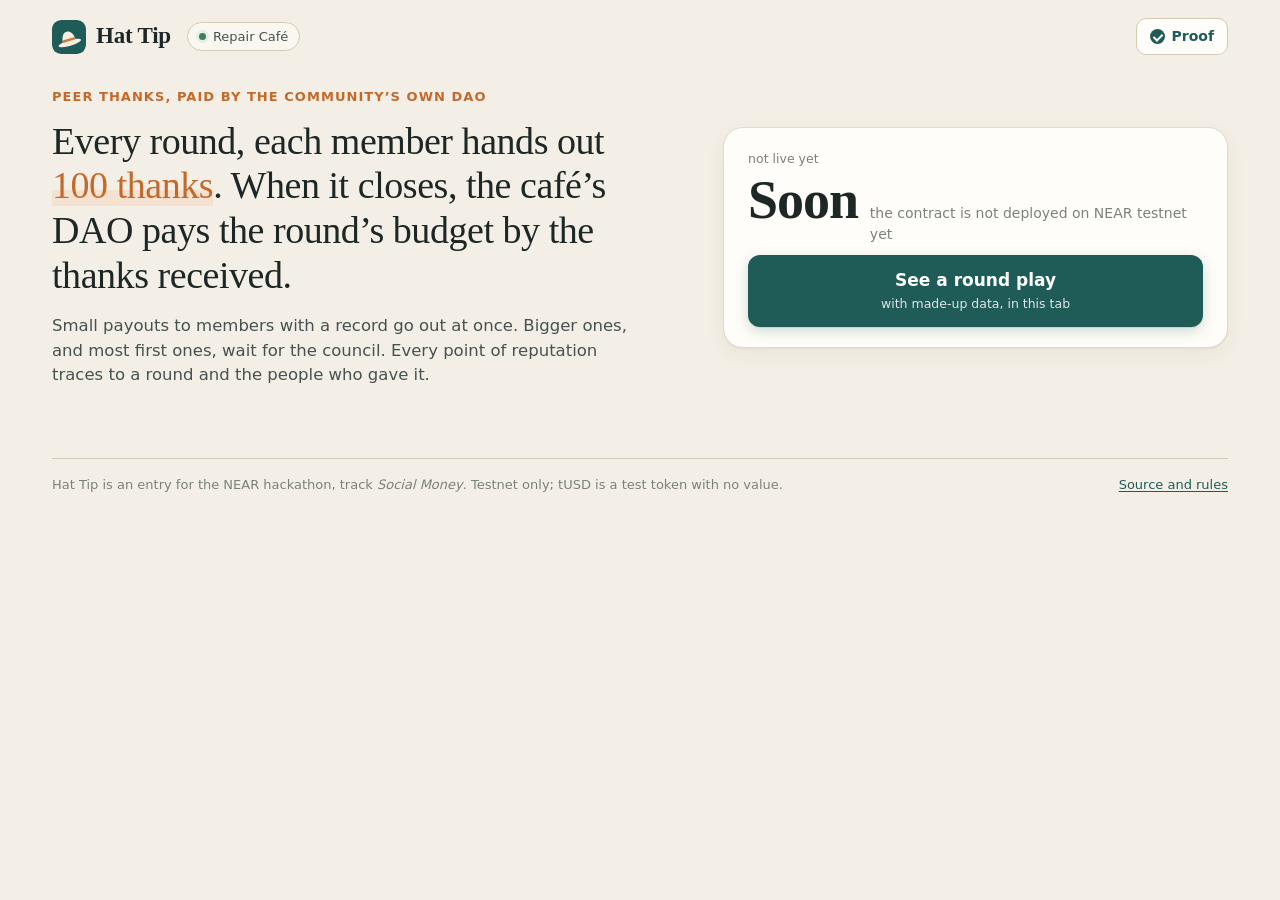
==== web/index.html @ 6e3483fd "Add the page: round board, giving as a guest, tiers, records, proof, mock" ====
<!DOCTYPE html>
<html lang="en">
<head>
<meta charset="utf-8">
<meta name="viewport" content="width=device-width, initial-scale=1, viewport-fit=cover">
<meta http-equiv="Content-Security-Policy" content="default-src 'self'; script-src 'self'; style-src 'self'; img-src 'self' data:; connect-src https://test.rpc.fastnear.com https://near-testnet.drpc.org; font-src 'self'; base-uri 'none'; form-action 'none'; object-src 'none'">
<title>Hat Tip · Repair Café</title>
<meta name="description" content="A community pays its helpers from its own Sputnik DAO by peer thanks. Every member hands out 100 thanks a round; small payouts to members with a record go out at once, larger ones wait for the council.">
<meta name="theme-color" content="#f4efe6">
<link rel="icon" href="favicon.svg" type="image/svg+xml">
<link rel="stylesheet" href="css/style.css">
</head>
<body>
<div id="mock-badge" class="mock-badge" hidden>Mock data · nothing on this page is on chain</div>

<header class="top">
  <a class="brand" href="./" aria-label="Hat Tip home">
    <img class="brand-mark" src="favicon.svg" alt="">
    <span class="brand-word">Hat Tip</span>
  </a>
  <span class="community"><span class="community-dot" aria-hidden="true"></span><span id="community">Repair Café</span></span>
  <nav class="top-nav" aria-label="Page">
    <a class="nav-link" href="#ledger">Ledger</a>
    <a class="nav-link" href="#rules">Rules</a>
    <button id="btn-proof" class="btn-quiet proof-btn" type="button"><span class="ico-check" aria-hidden="true"></span>Proof</button>
  </nav>
</header>

<main>
  <section class="hero" aria-labelledby="hero-title">
    <div class="hero-text">
      <p class="kicker">Peer thanks, paid by the community’s own DAO</p>
      <h1 id="hero-title">Every round, each member hands out <em>100&nbsp;thanks</em>. When it closes, the café’s DAO pays the round’s budget by the thanks received.</h1>
      <p class="lede" id="lede">Small payouts to members with a record go out at once. Bigger ones, and most first ones, wait for the council. Every point of reputation traces to a round and the people who gave it.</p>
    </div>

    <aside class="round-card" id="round-card" aria-labelledby="round-title">
      <div class="round-head">
        <h2 class="round-title" id="round-title">Round <b id="round-n">–</b></h2>
        <span class="round-state" id="round-state">reading NEAR testnet…</span>
      </div>
      <div class="countdown-row">
        <b class="countdown" id="countdown" aria-live="off">–:––</b>
        <span class="until" id="until">until the close</span>
      </div>
      <div class="progress" role="progressbar" aria-label="Time through the round" aria-valuemin="0" aria-valuemax="100" aria-valuenow="0" id="progress"><span class="progress-fill" id="progress-fill"></span></div>
      <dl class="facts">
        <div><dt>Budget</dt><dd id="budget">–</dd></div>
        <div><dt>The DAO holds</dt><dd id="dao-balance">–</dd></div>
        <div><dt>Thanks given</dt><dd id="given-so-far">–</dd></div>
        <div><dt>Guest seats</dt><dd id="seats">–</dd></div>
      </dl>
      <button id="btn-give" class="btn-primary give-btn" type="button" disabled>
        <span class="give-title" id="give-title">Give your 100 thanks</span>
        <span class="give-sub" id="give-sub">no wallet · your browser makes a key and takes a guest seat</span>
      </button>
      <div class="you" id="you" hidden>
        <div class="you-head"><span class="avatar av-you" aria-hidden="true">You</span><span><b id="you-name">Guest</b><span class="you-acct" id="you-acct"></span></span></div>
        <ul class="you-lines" id="you-lines"></ul>
      </div>
    </aside>
  </section>

  <section class="story" id="story" aria-live="polite" hidden></section>

  <section class="board" aria-labelledby="board-title">
    <div class="section-head">
      <h2 id="board-title">This round at the café</h2>
      <p class="sub" id="board-sub">What each member did, the thanks they got so far, and what they would be paid if the round closed now.</p>
    </div>
    <div class="cards" id="cards"></div>
    <div class="guests" id="guests" hidden>
      <h3 class="guests-title">Guests this round</h3>
      <div class="guest-list" id="guest-list"></div>
    </div>
  </section>

  <section class="payouts" id="payouts" aria-labelledby="payouts-title">
    <div class="section-head">
      <h2 id="payouts-title">Payouts of round <span id="pay-round">–</span></h2>
      <p class="sub">Each payout is a proposal in the café’s Sputnik DAO. The receiver’s record decides how many people must say yes.</p>
      <button class="btn-quiet replay-btn" id="btn-replay" type="button" hidden>Replay the close</button>
    </div>
    <div class="tiers">
      <div class="tier tier-1">
        <h3><span class="tier-num">1</span>Paid automatically</h3>
        <p class="tier-rule">Within the receiver’s auto limit: the contract’s own vote passes it.</p>
        <ol class="tier-list" id="tier-1"></ol>
      </div>
      <div class="tier tier-2">
        <h3><span class="tier-num">2</span>Needs one council vote</h3>
        <p class="tier-rule">Within the co-sign limit: any one council member can pass or veto it.</p>
        <ol class="tier-list" id="tier-2"></ol>
      </div>
      <div class="tier tier-3">
        <h3><span class="tier-num">3</span>Needs a council majority</h3>
        <p class="tier-rule" id="tier-3-rule">Larger, or a first payout: a council majority decides.</p>
        <ol class="tier-list" id="tier-3"></ol>
      </div>
    </div>
    <p class="carried" id="carried"></p>
  </section>

  <section class="ledger" id="ledger" aria-labelledby="ledger-title">
    <div class="section-head">
      <h2 id="ledger-title">Ledger of rounds</h2>
      <p class="sub">Every round as the contract keeps it. Open one to see who thanked whom and what counted.</p>
    </div>
    <div class="ledger-host" id="ledger-host"></div>
    <div class="ledger-foot"><button class="btn-quiet" id="btn-older" type="button" hidden>Show older rounds</button><span class="muted" id="audit-line"></span></div>
  </section>

  <section class="rules" id="rules" aria-labelledby="rules-title">
    <div class="section-head">
      <h2 id="rules-title">How it works</h2>
      <p class="sub" id="rules-sub">Read from the contract’s <code>config()</code> and the DAO’s <code>get_policy</code>.</p>
    </div>
    <div class="rules-body" id="rules-body"><p class="muted">Reading the rules…</p></div>
  </section>

  <footer class="foot">
    <span>Hat Tip is an entry for the NEAR hackathon, track <i>Social Money</i>. Testnet only; tUSD is a test token with no value.</span>
    <span><a id="link-repo" href="https://github.com/replaycourt/hat-tip">Source and rules</a></span>
  </footer>
</main>

<div class="tray" id="tray" role="region" aria-label="Your thanks" hidden>
  <div class="tray-inner">
    <div class="tray-meter" aria-hidden="true"><span class="tray-fill" id="tray-fill"></span></div>
    <div class="tray-row">
      <span class="tray-count"><b id="tray-left">100</b> <span id="tray-left-word">thanks left</span></span>
      <label class="tray-note-label" for="tray-note">Your note</label>
      <input id="tray-note" class="tray-note" type="text" maxlength="80" autocomplete="off" placeholder="What did you help with? (optional)">
      <button id="tray-send" class="btn-primary" type="button">Send my thanks</button>
      <button id="tray-cancel" class="btn-quiet" type="button">Cancel</button>
    </div>
    <p class="tray-hint" id="tray-hint">Tap <b>+10</b> on the people whose work you value.</p>
  </div>
</div>

<div id="toast" class="toast" role="status" hidden></div>

<div id="drawer-backdrop" class="drawer-backdrop" hidden></div>
<aside id="drawer" class="drawer" role="dialog" aria-modal="true" aria-labelledby="drawer-title" hidden>
  <div class="drawer-head"><h2 id="drawer-title">Proof</h2><button class="close" id="drawer-close" type="button" aria-label="Close">×</button></div>
  <div class="drawer-body" id="drawer-body"></div>
</aside>

<script type="module" src="js/main.js"></script>
</body>
</html>
---- web/css/style.css ----
/* Hat Tip: warm paper, ink, a copper thread for thanks, three quiet colours for the three tiers.
   No web fonts, no inline styles (the CSP blocks them). */

:root {
  --paper: #f4efe6;
  --paper-2: #ebe3d4;
  --card: #fffdf9;
  --ink: #1d2826;
  --ink-2: #45524f;
  --muted: #7b817b;
  --line: #e3dac9;
  --line-2: #d4c9b4;
  --teal: #1f5c58;
  --teal-2: #2a7570;
  --teal-soft: #dcebe8;
  --copper: #c4692c;
  --copper-soft: #f5e1cf;
  --t1: #3f7f57;
  --t1-soft: #e2efe5;
  --t2: #a87c12;
  --t2-soft: #f6ecd0;
  --t3: #94445a;
  --t3-soft: #f4e1e6;
  --bot: #575c84;
  --bot-soft: #e9e9f3;
  --bad: #a6402f;
  --good: #3f7f57;
  --serif: 'Iowan Old Style', 'Palatino Linotype', Palatino, 'Book Antiqua', Georgia, serif;
  --sans: system-ui, -apple-system, 'Segoe UI', Roboto, 'Helvetica Neue', Arial, sans-serif;
  --mono: ui-monospace, SFMono-Regular, Menlo, Consolas, monospace;
  --r: 14px;
  --shadow: 0 1px 2px rgba(60, 45, 20, 0.06), 0 6px 20px rgba(60, 45, 20, 0.06);
  --wrap: 1240px;
}

* {
  box-sizing: border-box;
}
html {
  -webkit-text-size-adjust: 100%;
}
body {
  margin: 0;
  background: var(--paper);
  color: var(--ink);
  font: 15px/1.5 var(--sans);
  -webkit-font-smoothing: antialiased;
}
body.giving {
  padding-bottom: 150px;
}
a {
  color: var(--teal);
  text-underline-offset: 2px;
}
code {
  font-family: var(--mono);
  font-size: 0.86em;
  overflow-wrap: anywhere;
}
button {
  font: inherit;
  color: inherit;
  cursor: pointer;
}
button:disabled {
  cursor: default;
}
:focus-visible {
  outline: 2px solid var(--teal-2);
  outline-offset: 2px;
}
.muted {
  color: var(--muted);
}
.fine {
  font-size: 13px;
}
.good {
  color: var(--good);
}
.bad {
  color: var(--bad);
}
[hidden] {
  display: none !important;
}

.mock-badge {
  position: sticky;
  top: 0;
  z-index: 40;
  background: repeating-linear-gradient(-45deg, #fbe7c6, #fbe7c6 10px, #f7ddb2 10px, #f7ddb2 20px);
  color: #6b4a12;
  text-align: center;
  font-size: 12.5px;
  font-weight: 600;
  padding: 4px 8px;
  letter-spacing: 0.02em;
}

/* ---- header ---- */
.top {
  max-width: var(--wrap);
  margin: 0 auto;
  padding: 18px 32px 6px;
  display: flex;
  align-items: center;
  gap: 16px;
}
.brand {
  display: flex;
  align-items: center;
  gap: 10px;
  text-decoration: none;
  color: var(--ink);
}
.brand-mark {
  width: 34px;
  height: 34px;
  border-radius: 9px;
}
.brand-word {
  font-family: var(--serif);
  font-size: 23px;
  font-weight: 700;
  letter-spacing: -0.01em;
}
.community {
  display: inline-flex;
  align-items: center;
  gap: 7px;
  padding: 4px 11px;
  border: 1px solid var(--line-2);
  border-radius: 99px;
  font-size: 13px;
  color: var(--ink-2);
  background: rgba(255, 253, 249, 0.6);
}
.community-dot {
  width: 7px;
  height: 7px;
  border-radius: 50%;
  background: var(--t1);
  box-shadow: 0 0 0 3px var(--t1-soft);
}
.top-nav {
  margin-left: auto;
  display: flex;
  align-items: center;
  gap: 6px;
}
.nav-link {
  padding: 7px 11px;
  border-radius: 9px;
  text-decoration: none;
  color: var(--ink-2);
  font-size: 14px;
}
.nav-link:hover {
  background: var(--paper-2);
}
.btn-quiet {
  border: 1px solid var(--line-2);
  background: var(--card);
  border-radius: 10px;
  padding: 7px 13px;
  font-size: 14px;
  color: var(--ink-2);
}
.btn-quiet:hover {
  border-color: var(--teal-2);
  color: var(--teal);
}
.proof-btn {
  display: inline-flex;
  align-items: center;
  gap: 7px;
  font-weight: 600;
  color: var(--teal);
}
.ico-check {
  width: 15px;
  height: 15px;
  border-radius: 50%;
  background: var(--teal);
  position: relative;
}
.ico-check::after {
  content: '';
  position: absolute;
  left: 5px;
  top: 3px;
  width: 4px;
  height: 7px;
  border: solid #fff;
  border-width: 0 2px 2px 0;
  transform: rotate(45deg);
}

main {
  max-width: var(--wrap);
  margin: 0 auto;
  padding: 0 32px 40px;
}

/* ---- hero ---- */
.hero {
  display: grid;
  grid-template-columns: minmax(0, 1.25fr) minmax(360px, 1fr);
  gap: 40px;
  align-items: center;
  padding: 26px 0 30px;
}
.kicker {
  margin: 0 0 12px;
  color: var(--copper);
  font-size: 13px;
  font-weight: 650;
  letter-spacing: 0.08em;
  text-transform: uppercase;
}
.hero h1 {
  font-family: var(--serif);
  font-weight: 500;
  font-size: 38px;
  line-height: 1.18;
  letter-spacing: -0.012em;
  margin: 0 0 16px;
  max-width: 21em;
}
.hero h1 em {
  font-style: normal;
  color: var(--copper);
  background: linear-gradient(transparent 62%, var(--copper-soft) 62%);
}
.lede {
  margin: 0;
  color: var(--ink-2);
  font-size: 16.5px;
  max-width: 36em;
}

.round-card {
  background: var(--card);
  border: 1px solid var(--line);
  border-radius: 20px;
  box-shadow: var(--shadow);
  padding: 22px 24px 20px;
}
.round-head {
  display: flex;
  align-items: baseline;
  justify-content: space-between;
  gap: 10px;
}
.round-title {
  margin: 0;
  font-size: 15px;
  font-weight: 600;
  color: var(--ink-2);
}
.round-title b {
  color: var(--ink);
}
.round-state {
  font-size: 12.5px;
  color: var(--muted);
}
.countdown-row {
  display: flex;
  align-items: baseline;
  gap: 12px;
  margin: 4px 0 10px;
}
.countdown {
  font-family: var(--serif);
  font-size: 54px;
  line-height: 1;
  font-weight: 600;
  font-variant-numeric: tabular-nums;
  letter-spacing: -0.02em;
}
.until {
  color: var(--muted);
  font-size: 14px;
}
.progress {
  height: 6px;
  border-radius: 6px;
  background: var(--paper-2);
  overflow: hidden;
}
.progress-fill {
  display: block;
  height: 100%;
  width: 0;
  border-radius: 6px;
  background: linear-gradient(90deg, var(--teal-2), var(--teal));
}
body.closing .progress-fill {
  background: var(--copper);
  animation: breathe 1.4s ease-in-out infinite;
}
.facts {
  display: grid;
  grid-template-columns: 1fr 1fr;
  gap: 10px 18px;
  margin: 16px 0 18px;
}
.facts div {
  min-width: 0;
}
.facts dt {
  font-size: 12px;
  color: var(--muted);
}
.facts dd {
  margin: 1px 0 0;
  font-weight: 650;
  font-variant-numeric: tabular-nums;
  white-space: nowrap;
}
.btn-primary {
  border: 0;
  border-radius: 12px;
  background: var(--teal);
  color: #fff;
  font-weight: 650;
  padding: 11px 18px;
  box-shadow: 0 1px 0 rgba(0, 0, 0, 0.08), 0 4px 14px rgba(31, 92, 88, 0.22);
  transition: background 0.15s, transform 0.08s;
}
.btn-primary:hover:not(:disabled) {
  background: var(--teal-2);
}
.btn-primary:active:not(:disabled) {
  transform: translateY(1px);
}
.btn-primary:disabled {
  opacity: 0.5;
}
.give-btn {
  width: 100%;
  display: flex;
  flex-direction: column;
  align-items: center;
  gap: 2px;
  padding: 13px 18px;
}
.give-title {
  font-size: 17px;
}
.give-sub {
  font-size: 12.5px;
  font-weight: 450;
  opacity: 0.85;
}
.give-btn.done {
  background: var(--card);
  color: var(--teal);
  border: 1.5px solid var(--teal);
  box-shadow: none;
}

.you {
  margin-top: 14px;
  padding-top: 14px;
  border-top: 1px dashed var(--line-2);
}
.you-head {
  display: flex;
  align-items: center;
  gap: 10px;
  font-size: 14px;
}
.you-acct {
  color: var(--muted);
  font-family: var(--mono);
  font-size: 12px;
}
.you-lines {
  margin: 8px 0 0;
  padding: 0 0 0 18px;
  font-size: 13.5px;
  color: var(--ink-2);
}
.you-lines li {
  margin: 3px 0;
}

/* ---- section heads ---- */
.section-head {
  display: flex;
  align-items: baseline;
  flex-wrap: wrap;
  gap: 4px 16px;
  margin: 34px 0 14px;
}
.section-head h2 {
  margin: 0;
  font-family: var(--serif);
  font-size: 26px;
  font-weight: 600;
  letter-spacing: -0.01em;
}
.section-head .sub {
  margin: 0;
  color: var(--muted);
  font-size: 14px;
  flex: 1 1 300px;
}
.replay-btn {
  margin-left: auto;
}

/* ---- avatars, chips, pills ---- */
.avatar {
  flex: none;
  width: 36px;
  height: 36px;
  border-radius: 50%;
  display: inline-grid;
  place-items: center;
  color: #fff;
  font-weight: 700;
  font-size: 15px;
  font-family: var(--serif);
}
.avatar.lg {
  width: 52px;
  height: 52px;
  font-size: 22px;
}
.av-0 {
  background: #c4692c;
}
.av-1 {
  background: #3f7f57;
}
.av-2 {
  background: #3d6a8a;
}
.av-3 {
  background: #94445a;
}
.av-4 {
  background: #a87c12;
}
.av-5 {
  background: #575c84;
}
.av-6 {
  background: #2a7570;
}
.av-7 {
  background: #85664a;
}
.av-you {
  width: auto;
  padding: 0 9px;
  height: 26px;
  border-radius: 99px;
  font-size: 12px;
  font-family: var(--sans);
  background: var(--copper);
}
.chip {
  display: inline-flex;
  align-items: center;
  gap: 5px;
  font-size: 11.5px;
  line-height: 1;
  padding: 4px 8px 4px 6px;
  border-radius: 99px;
  white-space: nowrap;
}
.chip.bot {
  background: var(--bot-soft);
  color: var(--bot);
  font-weight: 600;
}
.chip-pair,
.chip-free_rider {
  background: #f3e6d8;
  color: #8a4d1c;
}
.bot-ico {
  width: 11px;
  height: 9px;
  border-radius: 3px;
  border: 1.6px solid currentColor;
  position: relative;
}
.bot-ico::before {
  content: '';
  position: absolute;
  left: 2px;
  top: 1.5px;
  width: 2px;
  height: 2px;
  background: currentColor;
  box-shadow: 3px 0 0 currentColor;
  border-radius: 50%;
}
.bot-mark {
  display: inline-flex;
  align-items: center;
  justify-content: center;
  margin-left: 6px;
  width: 18px;
  height: 16px;
  border-radius: 5px;
  background: var(--bot-soft);
  color: var(--bot);
  vertical-align: 1px;
}
.bot-mark .bot-ico {
  width: 10px;
  height: 8px;
  border-width: 1.4px;
}
.pill {
  display: inline-block;
  font-size: 11.5px;
  font-weight: 650;
  padding: 3px 8px;
  border-radius: 99px;
  white-space: nowrap;
  vertical-align: 1px;
}
.pill.t1 {
  background: var(--t1-soft);
  color: var(--t1);
}
.pill.t2 {
  background: var(--t2-soft);
  color: var(--t2);
}
.pill.t3 {
  background: var(--t3-soft);
  color: var(--t3);
}
.pill.carry {
  background: var(--paper-2);
  color: var(--muted);
}

/* ---- member cards ---- */
.cards {
  display: grid;
  grid-template-columns: repeat(auto-fill, minmax(268px, 1fr));
  gap: 14px;
}
.card {
  background: var(--card);
  border: 1px solid var(--line);
  border-radius: var(--r);
  box-shadow: var(--shadow);
}
.member {
  padding: 15px 16px 14px;
  display: flex;
  flex-direction: column;
  gap: 9px;
  transition: border-color 0.2s, box-shadow 0.2s;
}
.member.quiet .m-recv .m-bar,
.member.quiet .m-preview {
  display: none;
}
.member.giving {
  border-color: var(--line-2);
}
.member.mine {
  border-color: var(--copper);
  box-shadow: 0 0 0 1px var(--copper-soft), var(--shadow);
}
.m-head {
  display: flex;
  align-items: center;
  gap: 11px;
}
.m-who {
  display: flex;
  flex-direction: column;
  align-items: flex-start;
  gap: 4px;
  min-width: 0;
}
.m-name {
  font-size: 16px;
}
.m-note {
  margin: 0;
  font-family: var(--serif);
  font-size: 16px;
  line-height: 1.35;
  color: var(--ink);
  min-height: 2.7em;
}
.m-note.empty {
  font-family: var(--sans);
  font-size: 13.5px;
  color: var(--muted);
}
.m-recv-line {
  font-size: 13.5px;
  color: var(--ink-2);
}
.m-given {
  font-weight: 600;
  color: var(--ink);
}
.m-counted {
  color: var(--muted);
}
.m-bar {
  position: relative;
  margin-top: 6px;
  height: 6px;
  border-radius: 6px;
  background: var(--paper-2);
  overflow: hidden;
}
.m-bar-fill {
  position: absolute;
  inset: 0 auto 0 0;
  width: 0;
  border-radius: 6px;
  background: #d9b48f;
  transition: width 0.3s ease;
}
.m-bar-mine {
  position: absolute;
  top: 0;
  bottom: 0;
  width: 0;
  background: var(--copper);
  transition: width 0.3s ease, left 0.3s ease;
}
.m-preview {
  display: flex;
  align-items: center;
  justify-content: space-between;
  gap: 8px;
  min-height: 24px;
}
.m-amount {
  font-weight: 650;
  font-variant-numeric: tabular-nums;
}
.m-preview.none .m-amount {
  color: var(--muted);
  font-weight: 450;
  font-size: 13.5px;
}
.m-why {
  margin: -2px 0 0;
  font-size: 12.5px;
  line-height: 1.4;
  color: #8a4d1c;
  border-left: 2px solid #e2b48e;
  padding: 1px 0 1px 9px;
}
.m-why.why-idle {
  color: var(--muted);
  border-left-color: var(--line-2);
}
.m-give {
  display: grid;
  grid-template-columns: 36px 1fr 30px 52px;
  align-items: center;
  gap: 8px;
  padding: 8px 0 2px;
  border-top: 1px dashed var(--line);
}
.chip-btn {
  height: 34px;
  border-radius: 10px;
  border: 1px solid var(--line-2);
  background: var(--card);
  font-weight: 700;
}
.chip-btn.plus {
  background: var(--copper);
  border-color: var(--copper);
  color: #fff;
}
.chip-btn.plus:hover {
  background: #b25d24;
}
.chip-btn.minus:hover {
  border-color: var(--copper);
  color: var(--copper);
}
.m-mine {
  text-align: center;
  font-weight: 700;
  font-variant-numeric: tabular-nums;
  color: var(--copper);
}
.m-range {
  width: 100%;
  accent-color: var(--copper);
}
.m-record {
  margin-left: auto;
  align-self: flex-start;
  flex: none;
  border: 1px solid var(--line);
  background: var(--card);
  border-radius: 99px;
  padding: 2px 9px;
  font-size: 12px;
  color: var(--teal);
  white-space: nowrap;
}
.m-record:hover {
  border-color: var(--teal);
}

.guests {
  margin-top: 16px;
}
.guests-title {
  margin: 0 0 8px;
  font-size: 13px;
  font-weight: 600;
  color: var(--muted);
  text-transform: uppercase;
  letter-spacing: 0.06em;
}
.guest-list {
  display: grid;
  grid-template-columns: repeat(auto-fill, minmax(268px, 1fr));
  gap: 10px;
}
.guest {
  display: flex;
  align-items: flex-start;
  gap: 10px;
  padding: 10px 12px;
  border: 1px dashed var(--line-2);
  border-radius: 12px;
  font-size: 13.5px;
  background: rgba(255, 253, 249, 0.6);
}
.g-body {
  flex: 1;
  min-width: 0;
}
.g-top {
  display: flex;
  align-items: center;
  justify-content: space-between;
  gap: 8px;
}
.guest .avatar {
  width: 28px;
  height: 28px;
  font-size: 13px;
}
.guest.me {
  border-style: solid;
  border-color: var(--copper);
  background: var(--card);
}
.g-note {
  margin: 2px 0 0;
  font-family: var(--serif);
}
.g-pay {
  white-space: nowrap;
  font-weight: 650;
}

/* ---- the close story ---- */
.story {
  margin: 30px 0 -10px;
}
.story-inner {
  display: flex;
  align-items: stretch;
  gap: 8px;
  background: var(--ink);
  color: #efe9dd;
  border-radius: 18px;
  padding: 16px;
}
.story-step {
  flex: 1 1 0;
  display: flex;
  flex-direction: column;
  gap: 3px;
  padding: 10px 12px;
  border-radius: 12px;
  opacity: 0.28;
  transform: translateY(4px);
  transition: opacity 0.5s, transform 0.5s, background 0.5s;
  font-size: 13px;
}
.story-step b {
  font-size: 14px;
  color: #fff;
}
.story-step.on {
  opacity: 1;
  transform: none;
}
.story-step.now {
  background: rgba(255, 255, 255, 0.08);
}
.story-num {
  width: 22px;
  height: 22px;
  border-radius: 50%;
  display: grid;
  place-items: center;
  font-size: 12px;
  font-weight: 700;
  background: var(--copper);
  color: #fff;
}
.story-arrow {
  align-self: center;
  width: 10px;
  height: 10px;
  border: solid rgba(239, 233, 221, 0.35);
  border-width: 2px 2px 0 0;
  transform: rotate(45deg);
  flex: none;
}

/* ---- payouts in three tiers ---- */
.tiers {
  display: grid;
  grid-template-columns: repeat(3, minmax(0, 1fr));
  gap: 14px;
}
.tier {
  background: var(--card);
  border: 1px solid var(--line);
  border-radius: var(--r);
  box-shadow: var(--shadow);
  padding: 14px 14px 10px;
  border-top: 4px solid var(--t1);
}
.tier-2 {
  border-top-color: var(--t2);
}
.tier-3 {
  border-top-color: var(--t3);
}
.tier h3 {
  margin: 0;
  display: flex;
  align-items: center;
  gap: 9px;
  font-size: 16px;
}
.tier-num {
  width: 24px;
  height: 24px;
  border-radius: 50%;
  display: grid;
  place-items: center;
  font-size: 12.5px;
  color: #fff;
  background: var(--t1);
}
.tier-2 .tier-num {
  background: var(--t2);
}
.tier-3 .tier-num {
  background: var(--t3);
}
.tier-rule {
  margin: 5px 0 10px;
  color: var(--muted);
  font-size: 13px;
  min-height: 2.6em;
}
.tier-list {
  list-style: none;
  margin: 0;
  padding: 0;
  display: flex;
  flex-direction: column;
  gap: 7px;
}
.tier-empty {
  color: var(--muted);
  font-size: 13.5px;
  padding: 10px 2px;
}
.payout {
  display: flex;
  align-items: center;
  gap: 10px;
  padding: 9px 10px;
  border-radius: 11px;
  background: var(--paper);
  border: 1px solid transparent;
  animation: rise 0.45s ease both;
}
.payout .avatar {
  width: 30px;
  height: 30px;
  font-size: 13px;
}
.payout.mine {
  border-color: var(--copper);
  background: #fbf1e7;
}
.payout.fresh {
  animation: flash 1.6s ease;
}
.p-main {
  flex: 1;
  min-width: 0;
}
.p-top {
  display: flex;
  align-items: baseline;
  justify-content: space-between;
  gap: 8px;
}
.p-name {
  border: 0;
  background: none;
  padding: 0;
  font-weight: 650;
  text-align: left;
}
.p-name:hover {
  color: var(--teal);
  text-decoration: underline;
}
.p-amt {
  font-variant-numeric: tabular-nums;
  white-space: nowrap;
}
.p-stage {
  display: flex;
  align-items: center;
  gap: 6px;
  font-size: 12.5px;
  color: var(--ink-2);
  margin-top: 1px;
}
.p-dot {
  flex: none;
  width: 8px;
  height: 8px;
  border-radius: 50%;
  background: var(--t2);
  animation: breathe 1.6s ease-in-out infinite;
}
.payout.paid .p-dot {
  background: var(--t1);
  animation: none;
}
.payout.struck .p-dot {
  background: var(--bad);
  animation: none;
}
.payout.struck .p-amt {
  text-decoration: line-through;
  color: var(--muted);
}
.payout.lapsed .p-dot {
  background: var(--muted);
  animation: none;
}
.p-prop {
  flex: none;
  border: 1px solid var(--line-2);
  background: var(--card);
  border-radius: 8px;
  padding: 3px 7px;
  font-family: var(--mono);
  font-size: 12px;
  color: var(--teal);
}
.p-prop:hover {
  border-color: var(--teal);
}
.carried {
  margin: 10px 2px 0;
  color: var(--muted);
  font-size: 13.5px;
}

/* ---- ledger ---- */
.ledger-list {
  list-style: none;
  margin: 0;
  padding: 0;
  background: var(--card);
  border: 1px solid var(--line);
  border-radius: var(--r);
  box-shadow: var(--shadow);
  overflow: hidden;
}
.ledger-row + .ledger-row {
  border-top: 1px solid var(--line);
}
.lr-head {
  width: 100%;
  display: grid;
  grid-template-columns: 110px minmax(0, 1fr) 120px 120px;
  align-items: center;
  gap: 12px;
  padding: 11px 16px;
  border: 0;
  background: none;
  text-align: left;
  font-size: 14px;
}
.lr-head:hover:not(:disabled) {
  background: var(--paper);
}
.lr-n {
  font-weight: 650;
}
.lr-givers {
  color: var(--ink-2);
}
.ledger-row.empty .lr-givers {
  color: var(--muted);
}
.lr-paid {
  text-align: right;
  font-variant-numeric: tabular-nums;
  font-weight: 600;
}
.lr-tiers {
  display: flex;
  gap: 4px;
  justify-content: flex-end;
}
.lt {
  min-width: 26px;
  text-align: center;
  padding: 2px 6px;
  border-radius: 7px;
  font-size: 12px;
  font-weight: 650;
}
.lt.t1 {
  background: var(--t1-soft);
  color: var(--t1);
}
.lt.t2 {
  background: var(--t2-soft);
  color: var(--t2);
}
.lt.t3 {
  background: var(--t3-soft);
  color: var(--t3);
}
.lr-detail {
  padding: 4px 16px 14px;
  background: var(--paper);
  overflow-x: auto;
}
.gifts {
  width: 100%;
  border-collapse: collapse;
  font-size: 13.5px;
}
.gifts th {
  text-align: left;
  font-weight: 600;
  color: var(--muted);
  font-size: 12px;
  padding: 8px 6px;
  border-bottom: 1px solid var(--line-2);
}
.gifts td {
  padding: 7px 6px;
  border-bottom: 1px solid var(--line);
  vertical-align: top;
}
.gifts .num {
  text-align: right;
  white-space: nowrap;
  font-variant-numeric: tabular-nums;
}
.gv {
  display: inline-block;
  margin: 1px 4px 1px 0;
  padding: 1px 7px;
  border-radius: 6px;
  background: var(--card);
  border: 1px solid var(--line);
  font-size: 12.5px;
  white-space: nowrap;
}
.lnk {
  border: 0;
  background: none;
  padding: 0;
  color: var(--teal);
  font-weight: 600;
}
.ledger-foot {
  display: flex;
  align-items: center;
  gap: 14px;
  margin-top: 10px;
  font-size: 13px;
}

/* ---- rules ---- */
.rules-body {
  background: var(--card);
  border: 1px solid var(--line);
  border-radius: var(--r);
  box-shadow: var(--shadow);
  padding: 8px 22px 18px;
}
.how-list {
  margin: 10px 0;
  padding-left: 20px;
}
.how-list li {
  margin: 8px 0;
  max-width: 62em;
}
.rules-h {
  font-family: var(--serif);
  font-size: 19px;
  margin: 20px 0 8px;
}
.table-wrap {
  overflow-x: auto;
}
.tier-table {
  width: 100%;
  border-collapse: collapse;
  font-size: 14px;
}
.tier-table th {
  text-align: left;
  font-size: 12px;
  color: var(--muted);
  font-weight: 600;
  padding: 8px;
  border-bottom: 1px solid var(--line-2);
}
.tier-table td {
  padding: 10px 8px;
  border-bottom: 1px solid var(--line);
  vertical-align: top;
}
.params summary {
  cursor: pointer;
  color: var(--teal);
  margin-top: 12px;
  font-size: 14px;
}
.param-list {
  display: grid;
  grid-template-columns: repeat(auto-fill, minmax(250px, 1fr));
  gap: 4px 18px;
  margin: 10px 0 0;
  font-size: 13px;
}
.param-list div {
  display: flex;
  justify-content: space-between;
  gap: 10px;
  border-bottom: 1px dotted var(--line);
  padding: 3px 0;
}
.param-list dd {
  margin: 0;
  font-variant-numeric: tabular-nums;
  overflow-wrap: anywhere;
  text-align: right;
}

.foot {
  margin-top: 40px;
  padding-top: 16px;
  border-top: 1px solid var(--line-2);
  display: flex;
  flex-wrap: wrap;
  justify-content: space-between;
  gap: 8px 24px;
  color: var(--muted);
  font-size: 13px;
}

/* ---- the giving tray ---- */
.tray {
  position: fixed;
  left: 0;
  right: 0;
  bottom: 0;
  z-index: 30;
  padding: 0 16px calc(12px + env(safe-area-inset-bottom));
  pointer-events: none;
}
.tray-inner {
  pointer-events: auto;
  max-width: 980px;
  margin: 0 auto;
  background: var(--ink);
  color: #f2ece1;
  border-radius: 18px;
  padding: 12px 16px 10px;
  box-shadow: 0 10px 40px rgba(29, 40, 38, 0.35);
}
.tray-meter {
  height: 6px;
  border-radius: 6px;
  background: rgba(255, 255, 255, 0.14);
  overflow: hidden;
}
.tray-fill {
  display: block;
  height: 100%;
  width: 0;
  background: var(--copper);
  border-radius: 6px;
  transition: width 0.25s ease;
}
.tray-row {
  display: flex;
  align-items: center;
  gap: 10px;
  margin-top: 10px;
}
.tray-count {
  white-space: nowrap;
  font-size: 14px;
  min-width: 128px;
}
.tray-count b {
  font-family: var(--serif);
  font-size: 26px;
  font-variant-numeric: tabular-nums;
  color: #fff;
}
.tray-note-label {
  position: absolute;
  width: 1px;
  height: 1px;
  overflow: hidden;
  clip: rect(0 0 0 0);
}
.tray-note {
  flex: 1;
  min-width: 0;
  border: 1px solid rgba(255, 255, 255, 0.22);
  background: rgba(255, 255, 255, 0.07);
  color: #fff;
  border-radius: 10px;
  padding: 9px 11px;
  font: inherit;
  font-size: 14px;
}
.tray-note::placeholder {
  color: rgba(242, 236, 225, 0.55);
}
.tray .btn-primary {
  background: var(--copper);
  box-shadow: none;
  white-space: nowrap;
}
.tray .btn-primary:hover:not(:disabled) {
  background: #d87a3c;
}
.tray .btn-quiet {
  background: transparent;
  color: #f2ece1;
  border-color: rgba(255, 255, 255, 0.25);
}
.tray-hint {
  margin: 7px 0 0;
  font-size: 12.5px;
  color: rgba(242, 236, 225, 0.7);
}
.tray-hint.warn {
  color: #ffd2a8;
}

/* ---- toast ---- */
.toast {
  position: fixed;
  left: 50%;
  top: 18px;
  transform: translateX(-50%);
  z-index: 60;
  max-width: min(92vw, 520px);
  background: var(--ink);
  color: #fff;
  padding: 10px 16px;
  border-radius: 12px;
  font-size: 14px;
  box-shadow: 0 8px 30px rgba(0, 0, 0, 0.25);
}
.toast.ok {
  background: var(--teal);
}
.toast.warn {
  background: #8a3f22;
}

/* ---- drawer ---- */
.drawer-backdrop {
  position: fixed;
  inset: 0;
  z-index: 49;
  background: rgba(29, 40, 38, 0.35);
}
.drawer {
  position: fixed;
  top: 0;
  right: 0;
  bottom: 0;
  z-index: 50;
  width: min(540px, 100vw);
  background: var(--card);
  box-shadow: -10px 0 40px rgba(29, 40, 38, 0.2);
  display: flex;
  flex-direction: column;
  animation: slidein 0.22s ease;
}
.drawer-head {
  display: flex;
  align-items: center;
  justify-content: space-between;
  padding: 16px 20px 10px;
  border-bottom: 1px solid var(--line);
}
.drawer-head h2 {
  margin: 0;
  font-family: var(--serif);
  font-size: 22px;
}
.close {
  border: 0;
  background: var(--paper);
  width: 34px;
  height: 34px;
  border-radius: 50%;
  font-size: 20px;
  line-height: 1;
}
.drawer-body {
  overflow-y: auto;
  padding: 6px 20px 30px;
  font-size: 14px;
}
.drawer-body h3 {
  font-size: 13px;
  text-transform: uppercase;
  letter-spacing: 0.06em;
  color: var(--muted);
  margin: 22px 0 8px;
}
.mock-note {
  background: #fbe7c6;
  color: #6b4a12;
  padding: 8px 12px;
  border-radius: 10px;
  font-size: 13px;
}
.proof-list,
.checks,
.tx-list,
.votes {
  list-style: none;
  margin: 0;
  padding: 0;
}
.proof-list li {
  display: grid;
  grid-template-columns: 110px minmax(0, 1fr);
  gap: 10px;
  padding: 6px 0;
  border-bottom: 1px solid var(--line);
}
.proof-list li > span:first-child {
  color: var(--muted);
}
.checks li {
  display: flex;
  gap: 9px;
  padding: 6px 0;
  border-bottom: 1px solid var(--line);
  align-items: flex-start;
}
.mark {
  flex: none;
  margin-top: 3px;
  width: 15px;
  height: 15px;
  border-radius: 50%;
  position: relative;
  background: var(--line-2);
}
.checks .ok .mark {
  background: var(--good);
}
.checks .ok .mark::after {
  content: '';
  position: absolute;
  left: 5px;
  top: 2.5px;
  width: 4px;
  height: 7px;
  border: solid #fff;
  border-width: 0 2px 2px 0;
  transform: rotate(45deg);
}
.checks .no .mark {
  background: var(--bad);
}
.checks .no .mark::after {
  content: '!';
  position: absolute;
  inset: 0;
  color: #fff;
  font-size: 11px;
  font-weight: 800;
  text-align: center;
  line-height: 15px;
}
.tx-list li {
  display: flex;
  align-items: center;
  gap: 10px;
  padding: 5px 0;
  border-bottom: 1px solid var(--line);
}
.tx-list .kind {
  min-width: 60px;
  font-weight: 600;
}
.tx-list .gas {
  margin-left: auto;
  color: var(--muted);
  font-size: 12.5px;
}
.votes li {
  display: flex;
  justify-content: space-between;
  padding: 6px 0;
  border-bottom: 1px solid var(--line);
}
.prop-desc {
  background: var(--paper);
  border-radius: 10px;
  padding: 10px 12px;
}
.raw summary {
  cursor: pointer;
  color: var(--teal);
  margin-top: 16px;
}
.raw pre {
  background: var(--paper);
  border-radius: 10px;
  padding: 10px;
  font-size: 11.5px;
  overflow-x: auto;
  max-height: 340px;
}

.rec-head {
  display: flex;
  align-items: center;
  gap: 14px;
  margin: 12px 0 6px;
}
.rec-head > div {
  display: flex;
  flex-direction: column;
  align-items: flex-start;
  gap: 4px;
}
.rec-name {
  font-size: 19px;
}
.rec-facts {
  display: grid;
  grid-template-columns: repeat(4, minmax(0, 1fr));
  gap: 8px;
  margin: 14px 0 8px;
}
.rec-facts div {
  background: var(--paper);
  border-radius: 10px;
  padding: 8px 10px;
}
.rec-facts dt {
  font-size: 11.5px;
  color: var(--muted);
}
.rec-facts dd {
  margin: 2px 0 0;
  font-weight: 650;
  font-variant-numeric: tabular-nums;
  overflow-wrap: anywhere;
}
.spark {
  width: 100%;
  height: auto;
  display: block;
}
.spark-area {
  fill: var(--copper-soft);
}
.spark-line {
  fill: none;
  stroke: var(--copper);
  stroke-width: 2.2;
  stroke-linejoin: round;
}
.spark-dot {
  fill: var(--copper);
}
.spark-axis {
  display: flex;
  justify-content: space-between;
  color: var(--muted);
  font-size: 11.5px;
}
.rec-rounds,
.rec-payouts {
  list-style: none;
  margin: 0;
  padding: 0;
}
.rec-rounds li {
  padding: 8px 0;
  border-bottom: 1px solid var(--line);
}
.rr-head {
  display: flex;
  justify-content: space-between;
  font-size: 13.5px;
}
.rr-head span {
  color: var(--t1);
  font-weight: 650;
}
.rr-from {
  margin-top: 4px;
}
.rec-payouts li {
  display: flex;
  align-items: center;
  flex-wrap: wrap;
  gap: 6px 10px;
  padding: 8px 0;
  border-bottom: 1px solid var(--line);
  font-size: 13.5px;
}
.rp-stage {
  color: var(--ink-2);
  font-size: 12.5px;
  flex: 1 1 140px;
}
.rec-payouts .struck b {
  text-decoration: line-through;
  color: var(--muted);
}

/* ---- not live, offline ---- */
body.cold .board,
body.cold .payouts,
body.cold .ledger,
body.cold .rules,
body.cold .facts,
body.cold .progress,
body.cold .round-title,
body.cold .nav-link {
  display: none;
}

/* ---- motion ---- */
@keyframes breathe {
  50% {
    opacity: 0.45;
  }
}
@keyframes rise {
  from {
    opacity: 0;
    transform: translateY(6px);
  }
}
@keyframes flash {
  0% {
    background: var(--copper-soft);
  }
  100% {
    background: var(--paper);
  }
}
@keyframes slidein {
  from {
    transform: translateX(30px);
    opacity: 0;
  }
}
@media (prefers-reduced-motion: reduce) {
  *,
  *::before,
  *::after {
    animation: none !important;
    transition: none !important;
  }
}

/* ---- tablet and phone ---- */
@media (max-width: 1020px) {
  .hero {
    grid-template-columns: 1fr;
    gap: 22px;
  }
  .tiers {
    grid-template-columns: 1fr;
  }
  .tier-rule {
    min-height: 0;
  }
}
@media (max-width: 640px) {
  body {
    font-size: 14.5px;
  }
  body.giving {
    padding-bottom: 190px;
  }
  .top {
    padding: 12px 16px 2px;
    gap: 10px;
    flex-wrap: wrap;
  }
  .brand-mark {
    width: 30px;
    height: 30px;
  }
  .brand-word {
    font-size: 20px;
  }
  .community {
    order: 3;
    font-size: 12px;
    padding: 3px 9px;
  }
  .top-nav {
    gap: 2px;
  }
  .nav-link {
    padding: 6px 7px;
    font-size: 13.5px;
  }
  .proof-btn {
    padding: 6px 10px;
  }
  main {
    padding: 0 14px 30px;
  }
  .hero {
    padding: 12px 0 16px;
    gap: 16px;
  }
  .kicker {
    font-size: 11.5px;
    margin-bottom: 8px;
  }
  .hero h1 {
    font-size: 23px;
    margin-bottom: 8px;
  }
  .lede {
    font-size: 14.5px;
  }
  .round-card {
    padding: 16px 16px 16px;
    border-radius: 16px;
  }
  .countdown {
    font-size: 44px;
  }
  .facts {
    margin: 12px 0 14px;
  }
  .section-head {
    margin: 26px 0 10px;
  }
  .section-head h2 {
    font-size: 22px;
  }
  .cards {
    grid-template-columns: 1fr;
    gap: 10px;
  }
  .member {
    padding: 12px 13px 12px;
    gap: 6px;
  }
  .m-head .avatar {
    width: 32px;
    height: 32px;
    font-size: 14px;
  }
  .m-who {
    flex-direction: row;
    flex-wrap: wrap;
    align-items: center;
    gap: 3px 8px;
  }
  .m-note {
    min-height: 0;
    font-size: 15px;
  }
  .m-give {
    grid-template-columns: 44px 1fr 30px 58px;
  }
  .chip-btn {
    height: 40px;
  }
  .nav-link[href='#ledger'] {
    display: none;
  }
  .payout {
    padding: 8px 9px;
  }
  .tier {
    padding: 12px 12px 8px;
  }
  .story-inner {
    flex-direction: column;
    padding: 10px;
    gap: 2px;
  }
  .story-step {
    flex-direction: row;
    flex-wrap: wrap;
    align-items: center;
    gap: 2px 8px;
    padding: 6px 8px;
  }
  .story-step span:last-child {
    flex-basis: 100%;
    padding-left: 30px;
  }
  .story-arrow {
    display: none;
  }
  .lr-head {
    grid-template-columns: 1fr auto;
    gap: 2px 10px;
    padding: 10px 12px;
  }
  .lr-givers {
    grid-column: 1 / -1;
    grid-row: 2;
    font-size: 13px;
  }
  .lr-paid {
    display: none;
  }
  .rules-body {
    padding: 6px 14px 14px;
  }
  .tray {
    padding: 0 8px calc(8px + env(safe-area-inset-bottom));
  }
  .tray-inner {
    padding: 10px 12px 8px;
    border-radius: 16px;
  }
  .tray-row {
    flex-wrap: wrap;
    gap: 8px;
  }
  .tray-count {
    min-width: 0;
    flex: 1;
  }
  .tray-note {
    order: 4;
    flex-basis: 100%;
  }
  .tray-hint {
    display: none;
  }
  .rec-facts {
    grid-template-columns: repeat(2, minmax(0, 1fr));
  }
  .drawer {
    top: auto;
    max-height: 88vh;
    border-radius: 18px 18px 0 0;
    width: 100vw;
  }
  .proof-list li {
    grid-template-columns: 1fr;
    gap: 2px;
  }
}
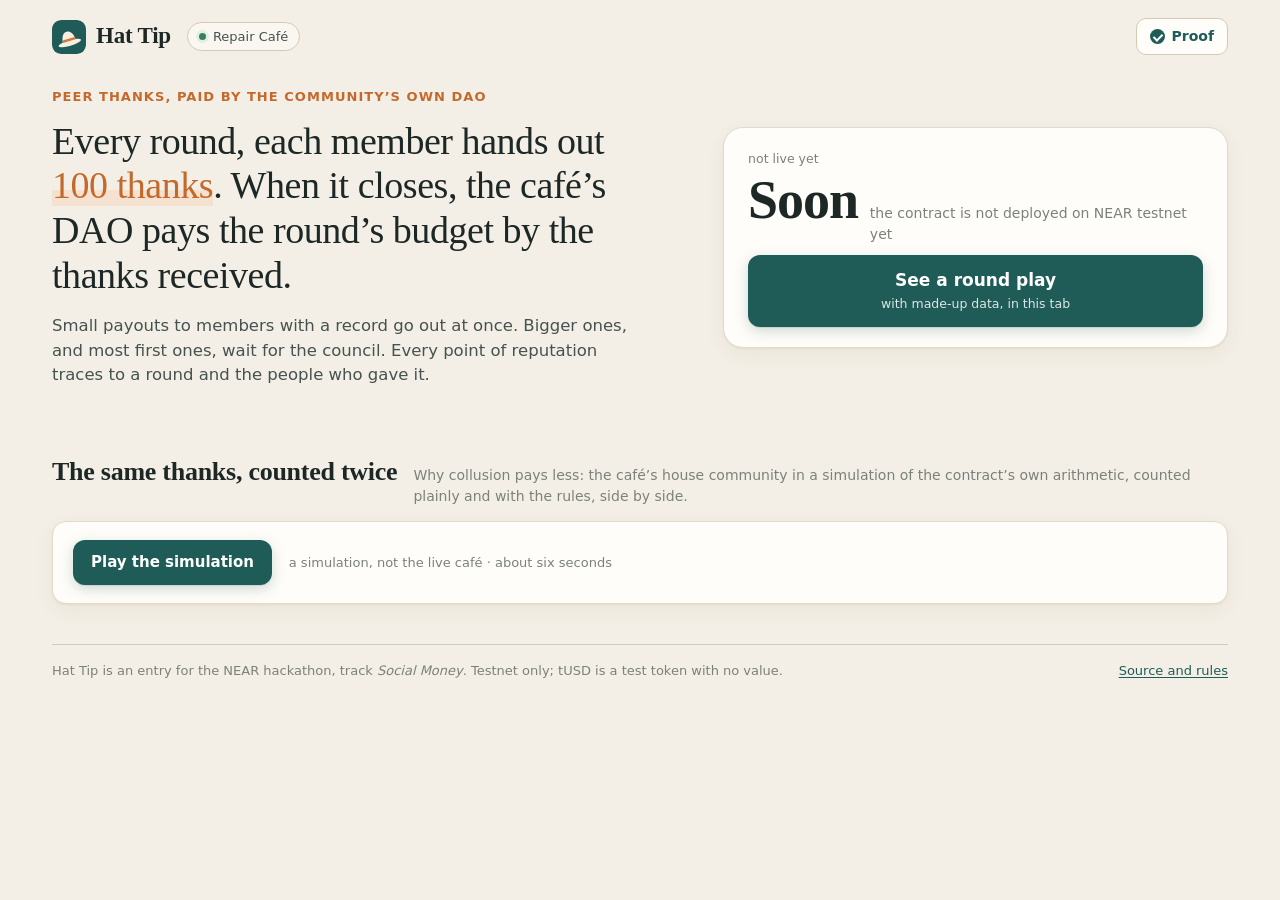
==== commit ac7bbb98: "Page: the same thanks counted twice, a replay of the simulation" ====
--- a/web/index.html
+++ b/web/index.html
@@ -101,6 +101,17 @@
     <p class="carried" id="carried"></p>
   </section>
 
+  <section class="replay" id="replay" aria-labelledby="replay-title">
+    <div class="section-head">
+      <h2 id="replay-title">The same thanks, counted twice</h2>
+      <p class="sub">Why collusion pays less: the café’s house community in a simulation of the contract’s own arithmetic, counted plainly and with the rules, side by side.</p>
+    </div>
+    <div class="replay-host" id="replay-host">
+      <button class="btn-primary replay-open" id="btn-replay-open" type="button">Play the simulation</button>
+      <span class="muted replay-open-sub">a simulation, not the live café · about six seconds</span>
+    </div>
+  </section>
+
   <section class="ledger" id="ledger" aria-labelledby="ledger-title">
     <div class="section-head">
       <h2 id="ledger-title">Ledger of rounds</h2>
--- a/web/css/style.css
+++ b/web/css/style.css
@@ -770,6 +770,11 @@
   margin: 2px 0 0;
   font-family: var(--serif);
 }
+.g-why {
+  margin: 4px 0 0;
+  font-size: 12.5px;
+  color: #8a4d1c;
+}
 .g-pay {
   white-space: nowrap;
   font-weight: 650;
@@ -943,7 +948,7 @@
 }
 .p-stage {
   display: flex;
-  align-items: center;
+  align-items: flex-start;
   gap: 6px;
   font-size: 12.5px;
   color: var(--ink-2);
@@ -951,6 +956,7 @@
 }
 .p-dot {
   flex: none;
+  margin-top: 5px;
   width: 8px;
   height: 8px;
   border-radius: 50%;
@@ -990,6 +996,265 @@
   margin: 10px 2px 0;
   color: var(--muted);
   font-size: 13.5px;
+}
+
+/* ---- the second replay: the same thanks, counted twice ---- */
+:root {
+  --rp-plain: #c4692c;
+  --rp-rules: #008c7f;
+}
+.replay-host {
+  background: var(--card);
+  border: 1px solid var(--line);
+  border-radius: var(--r);
+  box-shadow: var(--shadow);
+  padding: 18px 20px;
+}
+.replay-open-sub {
+  margin-left: 12px;
+  font-size: 13px;
+}
+.rp-note {
+  margin: 0 0 12px;
+  padding: 8px 12px;
+  border-radius: 10px;
+  background: #fbe7c6;
+  color: #6b4a12;
+  font-size: 13px;
+}
+.rp-controls {
+  display: flex;
+  align-items: center;
+  gap: 12px;
+  margin-bottom: 14px;
+}
+.rp-play {
+  min-width: 92px;
+  white-space: nowrap;
+  font-weight: 600;
+  color: var(--teal);
+}
+.rp-range {
+  flex: 1;
+  max-width: 420px;
+  accent-color: var(--teal);
+}
+.rp-round {
+  font-variant-numeric: tabular-nums;
+  font-weight: 600;
+  min-width: 110px;
+}
+.rp-panels {
+  display: grid;
+  grid-template-columns: repeat(2, minmax(0, 1fr));
+  gap: 14px;
+}
+.rp-panel {
+  border: 1px solid var(--line);
+  border-radius: 12px;
+  padding: 12px 14px 8px;
+}
+.rp-panel-head {
+  display: flex;
+  align-items: center;
+  gap: 8px;
+}
+.rp-panel h3,
+.rp-bigger h3 {
+  margin: 0;
+  font-size: 16px;
+}
+.rp-swatch {
+  width: 12px;
+  height: 12px;
+  border-radius: 3px;
+  background: var(--rp-plain);
+}
+.rp-rules .rp-swatch {
+  background: var(--rp-rules);
+}
+.rp-panel-sub {
+  margin: 3px 0 10px;
+  font-size: 12.5px;
+  color: var(--muted);
+}
+.rp-panel .rp-panel-sub {
+  min-height: 2.9em; /* both panels' rows start on the same line */
+}
+.rp-rows {
+  list-style: none;
+  margin: 0;
+  padding: 0;
+}
+.rp-row {
+  display: grid;
+  grid-template-columns: 112px minmax(0, 1fr) 52px 46px;
+  align-items: center;
+  gap: 8px;
+  padding: 4px 0;
+  font-size: 13.5px;
+}
+.rp-who {
+  display: flex;
+  flex-direction: column;
+  line-height: 1.2;
+  min-width: 0;
+}
+.rp-name {
+  font-weight: 600;
+}
+.rp-kind {
+  font-size: 11px;
+  color: #8a4d1c;
+}
+.rp-row.kind-guests .rp-kind {
+  color: var(--muted);
+}
+.rp-track {
+  position: relative;
+  height: 12px;
+  border-radius: 0 4px 4px 0;
+  background: var(--paper);
+}
+.rp-bar {
+  position: absolute;
+  inset: 0 auto 0 0;
+  width: 0;
+  border-radius: 0 4px 4px 0;
+  background: var(--rp-plain);
+  transition: width 0.16s linear;
+}
+.rp-rules .rp-bar {
+  background: var(--rp-rules);
+}
+.rp-row.kind-honest .rp-bar,
+.rp-row.kind-guests .rp-bar {
+  opacity: 0.55;
+}
+.rp-tick {
+  position: absolute;
+  top: -3px;
+  bottom: -3px;
+  width: 2px;
+  margin-left: -1px;
+  border-radius: 1px;
+  background: var(--ink);
+  transition: left 0.16s linear;
+}
+.rp-val {
+  text-align: right;
+  font-variant-numeric: tabular-nums;
+}
+.rp-ex {
+  text-align: right;
+  font-size: 12px;
+  font-variant-numeric: tabular-nums;
+  color: var(--muted);
+}
+.rp-ex.over {
+  color: #8a3f22;
+  font-weight: 650;
+}
+.rp-legend {
+  margin: 10px 0 6px;
+  font-size: 12.5px;
+  color: var(--muted);
+}
+.rp-sum {
+  margin: 8px 0 6px;
+  padding-left: 18px;
+  font-size: 14px;
+}
+.rp-sum li {
+  margin: 3px 0;
+}
+.rp-sum-pair,
+.rp-sum-free_rider {
+  font-weight: 600;
+}
+.rp-table summary {
+  cursor: pointer;
+  color: var(--teal);
+  font-size: 13.5px;
+  margin: 6px 0;
+}
+.rp-bigger {
+  margin-top: 18px;
+  padding-top: 14px;
+  border-top: 1px dashed var(--line-2);
+}
+.rp-dumbbell {
+  width: 100%;
+  max-width: 680px;
+  height: auto;
+  display: block;
+}
+.db-grid {
+  stroke: var(--line);
+  stroke-width: 1;
+}
+.db-zero {
+  stroke: var(--ink-2);
+  stroke-width: 1;
+}
+.db-tick,
+.db-axis {
+  fill: var(--muted);
+  font-size: 11px;
+}
+.db-label {
+  fill: var(--ink);
+  font-size: 13px;
+  font-weight: 600;
+}
+.db-link {
+  stroke: var(--line-2);
+  stroke-width: 2;
+  stroke-linecap: round;
+}
+.db-plain {
+  fill: var(--rp-plain);
+  stroke: var(--card);
+  stroke-width: 2;
+}
+.db-rules {
+  fill: var(--rp-rules);
+  stroke: var(--card);
+  stroke-width: 2;
+}
+.db-val {
+  fill: var(--ink-2);
+  font-size: 12px;
+}
+.db-val-rules {
+  fill: var(--ink);
+  font-weight: 650;
+}
+.rp-key {
+  display: flex;
+  gap: 16px;
+  margin: 6px 0 0;
+  font-size: 12.5px;
+  color: var(--ink-2);
+}
+.rp-key span::before {
+  content: '';
+  display: inline-block;
+  width: 10px;
+  height: 10px;
+  margin-right: 6px;
+  border-radius: 50%;
+  vertical-align: -1px;
+  background: var(--rp-plain);
+}
+.rp-key .rp-key-rules::before {
+  background: var(--rp-rules);
+}
+.rp-caveat {
+  margin: 12px 0 0;
+  font-size: 13px;
+  color: var(--ink-2);
+  max-width: 62em;
 }
 
 /* ---- ledger ---- */
@@ -1798,6 +2063,33 @@
   .rec-facts {
     grid-template-columns: repeat(2, minmax(0, 1fr));
   }
+  .rp-panels {
+    grid-template-columns: 1fr;
+  }
+  .rp-panel .rp-panel-sub {
+    min-height: 0;
+  }
+  .rp-row {
+    grid-template-columns: 92px minmax(0, 1fr) 44px 40px;
+    gap: 6px;
+    font-size: 13px;
+  }
+  .replay-host {
+    padding: 14px 12px;
+  }
+  .replay-open-sub {
+    display: block;
+    margin: 8px 0 0;
+  }
+  .rp-controls {
+    flex-wrap: wrap;
+    gap: 8px 12px;
+  }
+  .rp-range {
+    order: 3;
+    flex-basis: 100%;
+    max-width: none;
+  }
   .drawer {
     top: auto;
     max-height: 88vh;
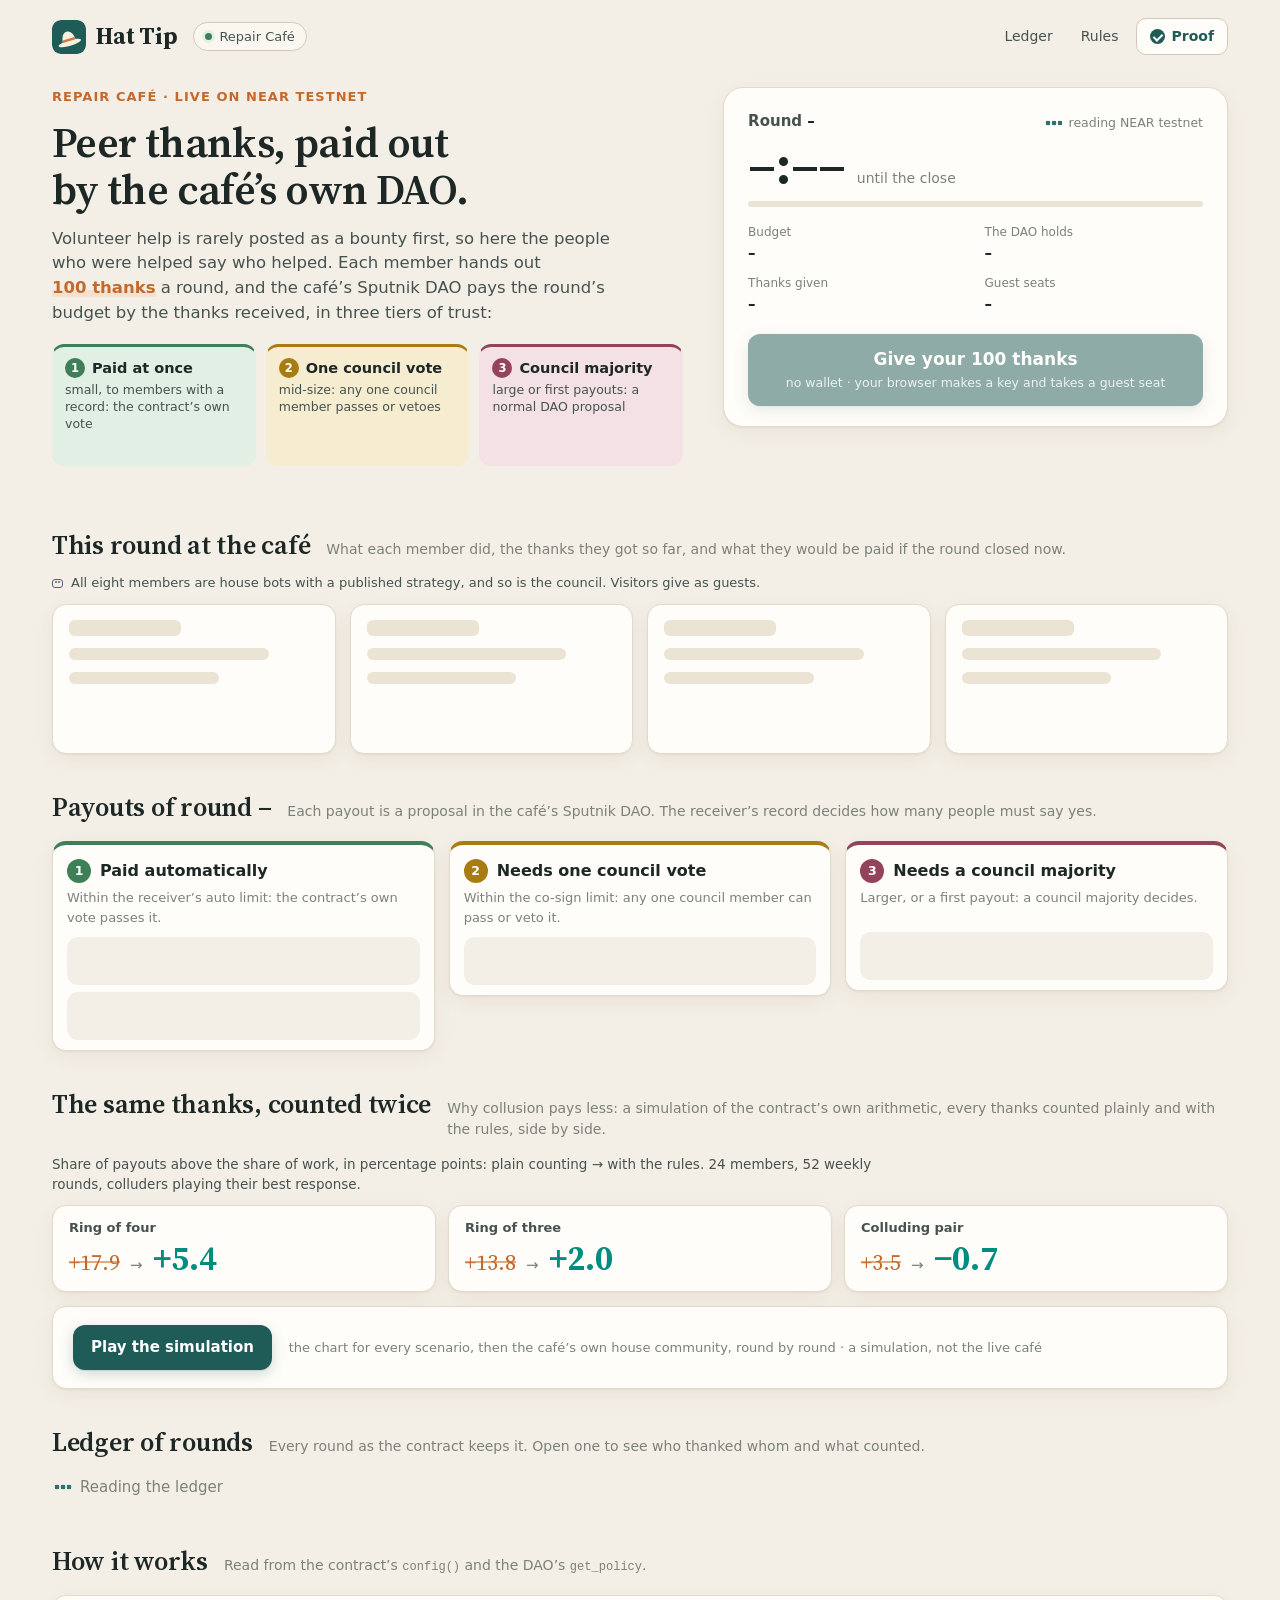
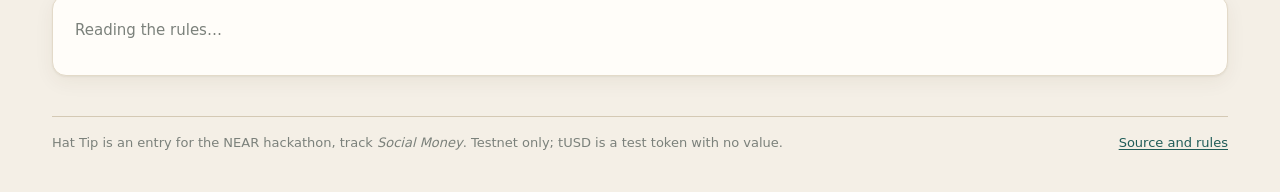
==== commit e1e8ba35: "Page: tiers in the hero, lasting close strip, demo roles, guest result The close plays in view and n" ====
--- a/web/index.html
+++ b/web/index.html
@@ -4,9 +4,23 @@
 <meta charset="utf-8">
 <meta name="viewport" content="width=device-width, initial-scale=1, viewport-fit=cover">
 <meta http-equiv="Content-Security-Policy" content="default-src 'self'; script-src 'self'; style-src 'self'; img-src 'self' data:; connect-src https://test.rpc.fastnear.com https://near-testnet.drpc.org; font-src 'self'; base-uri 'none'; form-action 'none'; object-src 'none'">
-<title>Hat Tip · Repair Café</title>
-<meta name="description" content="A community pays its helpers from its own Sputnik DAO by peer thanks. Every member hands out 100 thanks a round; small payouts to members with a record go out at once, larger ones wait for the council.">
+<title>Hat Tip: peer thanks your DAO pays out</title>
+<meta name="description" content="A community pays its helpers from its own Sputnik DAO by peer thanks. Every member hands out 100 thanks a round; small payouts to members with a record go out at once, larger ones wait for one council vote or a council majority. Live on NEAR testnet, no wallet needed.">
 <meta name="theme-color" content="#f4efe6">
+<meta property="og:type" content="website">
+<meta property="og:site_name" content="Hat Tip">
+<meta property="og:title" content="Hat Tip: peer thanks your DAO pays out">
+<meta property="og:description" content="Each member hands out 100 thanks a round; the community’s Sputnik DAO pays the budget by the thanks received, in three tiers of trust. Try it on NEAR testnet, no wallet.">
+<meta property="og:url" content="https://replaycourt.github.io/hat-tip/web/">
+<meta property="og:image" content="https://replaycourt.github.io/hat-tip/web/og.png">
+<meta property="og:image:width" content="1200">
+<meta property="og:image:height" content="630">
+<meta property="og:image:alt" content="Hat Tip: peer thanks your DAO pays out. Three payouts in the three tier colours: paid at once, one council vote, council majority.">
+<meta name="twitter:card" content="summary_large_image">
+<meta name="twitter:title" content="Hat Tip: peer thanks your DAO pays out">
+<meta name="twitter:description" content="Each member hands out 100 thanks a round; the community’s Sputnik DAO pays the budget by the thanks received, in three tiers of trust. Try it on NEAR testnet, no wallet.">
+<meta name="twitter:image" content="https://replaycourt.github.io/hat-tip/web/og.png">
+<link rel="preload" href="fonts/source-serif-4-latin.woff2" as="font" type="font/woff2" crossorigin>
 <link rel="icon" href="favicon.svg" type="image/svg+xml">
 <link rel="stylesheet" href="css/style.css">
 </head>
@@ -29,15 +43,21 @@
 <main>
   <section class="hero" aria-labelledby="hero-title">
     <div class="hero-text">
-      <p class="kicker">Peer thanks, paid by the community’s own DAO</p>
-      <h1 id="hero-title">Every round, each member hands out <em>100&nbsp;thanks</em>. When it closes, the café’s DAO pays the round’s budget by the thanks received.</h1>
-      <p class="lede" id="lede">Small payouts to members with a record go out at once. Bigger ones, and most first ones, wait for the council. Every point of reputation traces to a round and the people who gave it.</p>
-    </div>
+      <p class="kicker"><span id="kicker-community">Repair Café</span> · <span id="kicker-where">live on NEAR testnet</span></p>
+      <h1 id="hero-title">Peer thanks, paid out by the café’s own DAO.</h1>
+      <p class="lede" id="lede"><span class="lede-why">Volunteer help is rarely posted as a bounty first, so here the people who were helped say who helped. </span>Each member hands out <em>100&nbsp;thanks</em> a round, and the café’s Sputnik DAO pays the round’s budget by the thanks received, in three tiers of trust:</p>
+    </div>
+
+    <ol class="tiles" id="tiles" aria-label="The three tiers of trust">
+      <li><a class="tile t1" href="#payouts"><span class="tile-head"><span class="tile-num" aria-hidden="true">1</span><b>Paid at once</b></span><span class="tile-rule">small, to members with a record: the contract’s own vote</span><span class="tile-last" id="tile-1"></span></a></li>
+      <li><a class="tile t2" href="#payouts"><span class="tile-head"><span class="tile-num" aria-hidden="true">2</span><b>One council vote</b></span><span class="tile-rule">mid-size: any one council member passes or vetoes</span><span class="tile-last" id="tile-2"></span></a></li>
+      <li><a class="tile t3" href="#payouts"><span class="tile-head"><span class="tile-num" aria-hidden="true">3</span><b>Council majority</b></span><span class="tile-rule" id="tile-3-rule">large or first payouts: a normal DAO proposal</span><span class="tile-last" id="tile-3"></span></a></li>
+    </ol>
 
     <aside class="round-card" id="round-card" aria-labelledby="round-title">
       <div class="round-head">
         <h2 class="round-title" id="round-title">Round <b id="round-n">–</b></h2>
-        <span class="round-state" id="round-state">reading NEAR testnet…</span>
+        <span class="round-state" id="round-state"><span class="dots" aria-hidden="true"></span>reading NEAR testnet</span>
       </div>
       <div class="countdown-row">
         <b class="countdown" id="countdown" aria-live="off">–:––</b>
@@ -54,21 +74,37 @@
         <span class="give-title" id="give-title">Give your 100 thanks</span>
         <span class="give-sub" id="give-sub">no wallet · your browser makes a key and takes a guest seat</span>
       </button>
+      <p class="give-when" id="give-when" hidden></p>
       <div class="you" id="you" hidden>
         <div class="you-head"><span class="avatar av-you" aria-hidden="true">You</span><span><b id="you-name">Guest</b><span class="you-acct" id="you-acct"></span></span></div>
+        <div class="you-result" id="you-result" hidden></div>
         <ul class="you-lines" id="you-lines"></ul>
       </div>
     </aside>
   </section>
 
-  <section class="story" id="story" aria-live="polite" hidden></section>
+  <section class="story" id="story" aria-labelledby="story-title" hidden>
+    <div class="story-inner">
+      <div class="story-head">
+        <h2 class="story-title" id="story-title">How round <span id="story-round">–</span> became payouts</h2>
+        <button class="story-replay" id="btn-story-replay" type="button">Replay the close</button>
+      </div>
+      <div class="story-steps" id="story-steps" aria-live="polite"></div>
+    </div>
+  </section>
 
   <section class="board" aria-labelledby="board-title">
     <div class="section-head">
       <h2 id="board-title">This round at the café</h2>
       <p class="sub" id="board-sub">What each member did, the thanks they got so far, and what they would be paid if the round closed now.</p>
     </div>
-    <div class="cards" id="cards"></div>
+    <p class="board-note" id="board-note"><span class="bot-ico" aria-hidden="true"></span><span id="board-note-text">All eight members are house bots with a published strategy, and so is the council. Visitors give as guests.</span></p>
+    <div class="cards" id="cards">
+      <div class="card member skeleton" aria-hidden="true"><span></span><span></span><span></span></div>
+      <div class="card member skeleton" aria-hidden="true"><span></span><span></span><span></span></div>
+      <div class="card member skeleton" aria-hidden="true"><span></span><span></span><span></span></div>
+      <div class="card member skeleton" aria-hidden="true"><span></span><span></span><span></span></div>
+    </div>
     <div class="guests" id="guests" hidden>
       <h3 class="guests-title">Guests this round</h3>
       <div class="guest-list" id="guest-list"></div>
@@ -85,17 +121,17 @@
       <div class="tier tier-1">
         <h3><span class="tier-num">1</span>Paid automatically</h3>
         <p class="tier-rule">Within the receiver’s auto limit: the contract’s own vote passes it.</p>
-        <ol class="tier-list" id="tier-1"></ol>
+        <ol class="tier-list" id="tier-1"><li class="skeleton-line" aria-hidden="true"></li><li class="skeleton-line" aria-hidden="true"></li></ol>
       </div>
       <div class="tier tier-2">
         <h3><span class="tier-num">2</span>Needs one council vote</h3>
         <p class="tier-rule">Within the co-sign limit: any one council member can pass or veto it.</p>
-        <ol class="tier-list" id="tier-2"></ol>
+        <ol class="tier-list" id="tier-2"><li class="skeleton-line" aria-hidden="true"></li></ol>
       </div>
       <div class="tier tier-3">
         <h3><span class="tier-num">3</span>Needs a council majority</h3>
         <p class="tier-rule" id="tier-3-rule">Larger, or a first payout: a council majority decides.</p>
-        <ol class="tier-list" id="tier-3"></ol>
+        <ol class="tier-list" id="tier-3"><li class="skeleton-line" aria-hidden="true"></li></ol>
       </div>
     </div>
     <p class="carried" id="carried"></p>
@@ -104,11 +140,19 @@
   <section class="replay" id="replay" aria-labelledby="replay-title">
     <div class="section-head">
       <h2 id="replay-title">The same thanks, counted twice</h2>
-      <p class="sub">Why collusion pays less: the café’s house community in a simulation of the contract’s own arithmetic, counted plainly and with the rules, side by side.</p>
+      <p class="sub">Why collusion pays less: a simulation of the contract’s own arithmetic, every thanks counted plainly and with the rules, side by side.</p>
+    </div>
+    <div class="rp-result" id="rp-result">
+      <p class="rp-result-lead">Share of payouts above the share of work, in percentage points: plain counting → with the rules. 24 members, 52 weekly rounds, colluders playing their best response.</p>
+      <dl class="rp-figures">
+        <div data-scenario="Ring of four"><dt>Ring of four</dt><dd><span class="rp-from">+17.9</span><span class="rp-to-arrow" aria-label="becomes">→</span><b class="rp-to">+5.4</b></dd></div>
+        <div data-scenario="Ring of three"><dt>Ring of three</dt><dd><span class="rp-from">+13.8</span><span class="rp-to-arrow" aria-label="becomes">→</span><b class="rp-to">+2.0</b></dd></div>
+        <div data-scenario="Colluding pair"><dt>Colluding pair</dt><dd><span class="rp-from">+3.5</span><span class="rp-to-arrow" aria-label="becomes">→</span><b class="rp-to">−0.7</b></dd></div>
+      </dl>
     </div>
     <div class="replay-host" id="replay-host">
       <button class="btn-primary replay-open" id="btn-replay-open" type="button">Play the simulation</button>
-      <span class="muted replay-open-sub">a simulation, not the live café · about six seconds</span>
+      <span class="muted replay-open-sub">the chart for every scenario, then the café’s own house community, round by round · a simulation, not the live café</span>
     </div>
   </section>
 
@@ -117,8 +161,8 @@
       <h2 id="ledger-title">Ledger of rounds</h2>
       <p class="sub">Every round as the contract keeps it. Open one to see who thanked whom and what counted.</p>
     </div>
-    <div class="ledger-host" id="ledger-host"></div>
-    <div class="ledger-foot"><button class="btn-quiet" id="btn-older" type="button" hidden>Show older rounds</button><span class="muted" id="audit-line"></span></div>
+    <div class="ledger-host" id="ledger-host"><p class="muted loading-line"><span class="dots" aria-hidden="true"></span>Reading the ledger</p></div>
+    <div class="ledger-foot"><button class="btn-quiet older-btn" id="btn-older" type="button" hidden>Show older rounds</button><span class="muted" id="audit-line"></span></div>
   </section>
 
   <section class="rules" id="rules" aria-labelledby="rules-title">
--- a/web/css/style.css
+++ b/web/css/style.css
@@ -1,5 +1,13 @@
 /* Hat Tip: warm paper, ink, a copper thread for thanks, three quiet colours for the three tiers.
-   No web fonts, no inline styles (the CSP blocks them). */
+   One bundled serif (Source Serif 4, SIL OFL, web/fonts/), no inline styles (the CSP blocks them). */
+
+@font-face {
+  font-family: 'Source Serif 4';
+  src: url('../fonts/source-serif-4-latin.woff2') format('woff2');
+  font-weight: 400 700;
+  font-style: normal;
+  font-display: swap;
+}
 
 :root {
   --paper: #f4efe6;
@@ -25,7 +33,7 @@
   --bot-soft: #e9e9f3;
   --bad: #a6402f;
   --good: #3f7f57;
-  --serif: 'Iowan Old Style', 'Palatino Linotype', Palatino, 'Book Antiqua', Georgia, serif;
+  --serif: 'Source Serif 4', 'Iowan Old Style', 'Palatino Linotype', Palatino, Georgia, serif;
   --sans: system-ui, -apple-system, 'Segoe UI', Roboto, 'Helvetica Neue', Arial, sans-serif;
   --mono: ui-monospace, SFMono-Regular, Menlo, Consolas, monospace;
   --r: 14px;
@@ -41,6 +49,8 @@
 }
 body {
   margin: 0;
+  /* the page keeps the reader's place itself (ui.js keepView); no second correction by the browser */
+  overflow-anchor: none;
   background: var(--paper);
   color: var(--ink);
   font: 15px/1.5 var(--sans);
@@ -56,6 +66,12 @@
 code {
   font-family: var(--mono);
   font-size: 0.86em;
+  overflow-wrap: normal;
+}
+/* accounts and hashes may break anywhere; words in code (Transfer, FunctionCall) only at spaces */
+.drawer code,
+.param-list code,
+a code {
   overflow-wrap: anywhere;
 }
 button {
@@ -208,9 +224,17 @@
 .hero {
   display: grid;
   grid-template-columns: minmax(0, 1.25fr) minmax(360px, 1fr);
-  gap: 40px;
-  align-items: center;
-  padding: 26px 0 30px;
+  grid-template-areas: 'text card' 'tiles card';
+  grid-template-rows: auto 1fr;
+  gap: 18px 40px;
+  align-items: start;
+  padding: 26px 0 26px;
+}
+.hero-text {
+  grid-area: text;
+}
+.round-card {
+  grid-area: card;
 }
 .kicker {
   margin: 0 0 12px;
@@ -222,15 +246,17 @@
 }
 .hero h1 {
   font-family: var(--serif);
-  font-weight: 500;
-  font-size: 38px;
-  line-height: 1.18;
-  letter-spacing: -0.012em;
-  margin: 0 0 16px;
-  max-width: 21em;
-}
-.hero h1 em {
+  font-weight: 600;
+  font-size: 42px;
+  line-height: 1.12;
+  letter-spacing: -0.015em;
+  margin: 0 0 14px;
+  max-width: 14em;
+  text-wrap: balance;
+}
+.lede em {
   font-style: normal;
+  font-weight: 650;
   color: var(--copper);
   background: linear-gradient(transparent 62%, var(--copper-soft) 62%);
 }
@@ -238,7 +264,94 @@
   margin: 0;
   color: var(--ink-2);
   font-size: 16.5px;
-  max-width: 36em;
+  max-width: 35em;
+}
+
+/* the three tiers as tiles: the idea in three colours, with the last round's numbers */
+.tiles {
+  grid-area: tiles;
+  list-style: none;
+  margin: 0;
+  padding: 0;
+  display: grid;
+  grid-template-columns: repeat(3, minmax(0, 1fr));
+  gap: 10px;
+}
+.tile {
+  height: 100%;
+  display: flex;
+  flex-direction: column;
+  gap: 3px;
+  padding: 11px 12px 10px;
+  border-radius: 12px;
+  background: var(--t1-soft);
+  border: 1px solid transparent;
+  border-top: 3px solid var(--t1);
+  color: var(--ink);
+  text-decoration: none;
+  transition: border-color 0.15s, transform 0.15s;
+}
+.tile:hover {
+  border-color: var(--t1);
+  transform: translateY(-1px);
+}
+.tile.t2 {
+  background: var(--t2-soft);
+  border-top-color: var(--t2);
+}
+.tile.t2:hover {
+  border-color: var(--t2);
+}
+.tile.t3 {
+  background: var(--t3-soft);
+  border-top-color: var(--t3);
+}
+.tile.t3:hover {
+  border-color: var(--t3);
+}
+.tile-head {
+  display: flex;
+  align-items: center;
+  gap: 7px;
+  font-size: 14.5px;
+}
+.tile-num {
+  width: 20px;
+  height: 20px;
+  border-radius: 50%;
+  display: grid;
+  place-items: center;
+  font-size: 11.5px;
+  font-weight: 700;
+  color: #fff;
+  background: var(--t1);
+  flex: none;
+}
+.t2 .tile-num {
+  background: var(--t2);
+}
+.t3 .tile-num {
+  background: var(--t3);
+}
+.tile-rule {
+  font-size: 12.5px;
+  line-height: 1.35;
+  color: var(--ink-2);
+}
+.tile-last {
+  margin-top: auto;
+  padding-top: 4px;
+  font-size: 12.5px;
+  font-weight: 650;
+  font-variant-numeric: tabular-nums;
+  color: var(--t1);
+  min-height: 1.5em;
+}
+.t2 .tile-last {
+  color: var(--t2);
+}
+.t3 .tile-last {
+  color: var(--t3);
 }
 
 .round-card {
@@ -266,6 +379,20 @@
 .round-state {
   font-size: 12.5px;
   color: var(--muted);
+  display: inline-flex;
+  align-items: center;
+  gap: 6px;
+}
+/* a small loader while the first read is on its way */
+.dots {
+  display: inline-block;
+  width: 18px;
+  height: 6px;
+  background: radial-gradient(circle, var(--teal-2) 2.2px, transparent 2.6px) 0 0 / 6px 6px repeat-x;
+  animation: breathe 1.2s ease-in-out infinite;
+}
+body.live .round-state .dots {
+  display: none;
 }
 .countdown-row {
   display: flex;
@@ -362,6 +489,28 @@
   border: 1.5px solid var(--teal);
   box-shadow: none;
 }
+.give-when {
+  margin: 9px 2px 0;
+  font-size: 12.5px;
+  line-height: 1.4;
+  color: var(--ink-2);
+}
+.give-when::before {
+  content: '';
+  display: inline-block;
+  width: 7px;
+  height: 7px;
+  margin-right: 7px;
+  border-radius: 50%;
+  vertical-align: 1px;
+  background: var(--t1);
+}
+.give-when.when-mid::before {
+  background: var(--t2);
+}
+.give-when.when-late::before {
+  background: var(--copper);
+}
 
 .you {
   margin-top: 14px;
@@ -387,6 +536,51 @@
 }
 .you-lines li {
   margin: 3px 0;
+}
+/* the guest's own result after a close */
+.you-result {
+  margin-top: 10px;
+  padding: 10px 12px;
+  border-radius: 12px;
+  background: #fbf1e7;
+  border: 1px solid var(--copper-soft);
+  border-left: 3px solid var(--copper);
+  font-size: 13.5px;
+}
+.you-result p {
+  margin: 0;
+}
+.yr-title {
+  font-size: 11.5px;
+  font-weight: 700;
+  letter-spacing: 0.06em;
+  text-transform: uppercase;
+  color: var(--copper);
+}
+.yr-line {
+  margin-top: 2px !important;
+  color: var(--ink);
+}
+.yr-pay {
+  margin-top: 6px !important;
+  display: flex;
+  flex-wrap: wrap;
+  align-items: center;
+  gap: 4px 8px;
+  color: var(--ink-2);
+}
+.yr-pay b {
+  font-size: 16px;
+  color: var(--ink);
+  font-variant-numeric: tabular-nums;
+}
+.yr-pay .p-prop {
+  margin-left: auto;
+}
+.yr-hint {
+  margin-top: 4px !important;
+  color: var(--ink-2);
+  font-size: 12.5px;
 }
 
 /* ---- section heads ---- */
@@ -409,6 +603,22 @@
   color: var(--muted);
   font-size: 14px;
   flex: 1 1 300px;
+}
+.board-note {
+  display: flex;
+  align-items: baseline;
+  gap: 8px;
+  margin: -6px 0 12px;
+  font-size: 13px;
+  color: var(--ink-2);
+}
+.board-note .bot-ico {
+  flex: none;
+  color: var(--bot);
+  top: 1px;
+}
+.board-note.fresh {
+  color: var(--ink);
 }
 .replay-btn {
   margin-left: auto;
@@ -485,6 +695,15 @@
   background: #f3e6d8;
   color: #8a4d1c;
 }
+.chip {
+  max-width: 100%;
+  min-width: 0;
+}
+.chip-text {
+  min-width: 0;
+  overflow: hidden;
+  text-overflow: ellipsis;
+}
 .bot-ico {
   width: 11px;
   height: 9px;
@@ -577,7 +796,8 @@
   box-shadow: 0 0 0 1px var(--copper-soft), var(--shadow);
 }
 .m-head {
-  display: flex;
+  display: grid;
+  grid-template-columns: auto minmax(0, 1fr) auto;
   align-items: center;
   gap: 11px;
 }
@@ -587,6 +807,112 @@
   align-items: flex-start;
   gap: 4px;
   min-width: 0;
+}
+.m-who .bot-mark {
+  margin-left: 0;
+}
+/* a demo card: its label on a line of its own under the name, as wide as the card allows */
+.member.demo .m-head {
+  grid-template-areas: 'av name rep' 'av label label';
+  row-gap: 3px;
+}
+.member.demo .m-head .avatar {
+  grid-area: av;
+}
+.member.demo .m-who {
+  display: contents;
+}
+.member.demo .m-name {
+  grid-area: name;
+}
+.member.demo .m-who .chip {
+  grid-area: label;
+  justify-self: start;
+}
+.member.demo .m-record {
+  grid-area: rep;
+}
+.m-head .m-who:has(.bot-mark) {
+  flex-direction: row;
+  align-items: center;
+  gap: 7px;
+}
+/* what a demo card is there to show */
+.m-role {
+  margin: -2px 0 0;
+  padding: 6px 9px;
+  border-radius: 9px;
+  background: #f6ece2;
+  color: #6d3f18;
+  font-size: 12.5px;
+  line-height: 1.4;
+}
+.m-last {
+  margin: 0;
+  display: flex;
+  flex-wrap: wrap;
+  align-items: center;
+  gap: 2px 8px;
+  font-size: 13px;
+  color: var(--muted);
+  opacity: 0.85;
+}
+.m-last b {
+  color: var(--ink-2);
+  font-weight: 650;
+  font-variant-numeric: tabular-nums;
+}
+.ml-round {
+  font-size: 11.5px;
+  font-weight: 650;
+  letter-spacing: 0.04em;
+  text-transform: uppercase;
+}
+.ml-note {
+  flex-basis: 100%;
+  font-family: var(--serif);
+  font-size: 14px;
+}
+.member.empty-round .m-recv,
+.member.empty-round .m-preview {
+  display: none;
+}
+.member.empty-round .m-note.empty {
+  min-height: 0;
+  font-size: 12.5px;
+}
+.member.skeleton {
+  min-height: 150px;
+  gap: 12px;
+}
+.member.skeleton span {
+  display: block;
+  height: 12px;
+  border-radius: 6px;
+  background: var(--paper-2);
+  animation: breathe 1.4s ease-in-out infinite;
+}
+.member.skeleton span:first-child {
+  width: 45%;
+  height: 16px;
+}
+.member.skeleton span:nth-child(2) {
+  width: 80%;
+}
+.member.skeleton span:nth-child(3) {
+  width: 60%;
+}
+.skeleton-line {
+  height: 48px;
+  border-radius: 11px;
+  background: var(--paper);
+  animation: breathe 1.4s ease-in-out infinite;
+}
+.loading-line {
+  display: flex;
+  align-items: center;
+  gap: 8px;
+  margin: 6px 2px;
 }
 .m-name {
   font-size: 16px;
@@ -656,16 +982,34 @@
   font-size: 13.5px;
 }
 .m-why {
+  position: relative;
   margin: -2px 0 0;
   font-size: 12.5px;
   line-height: 1.4;
+  color: var(--ink-2);
+  padding: 1px 0 1px 19px;
+}
+/* a small "i": why counted differs from given, said quietly */
+.m-why::before {
+  content: 'i';
+  position: absolute;
+  left: 0;
+  top: 2.5px;
+  width: 12px;
+  height: 12px;
+  border-radius: 50%;
+  border: 1px solid var(--muted);
+  color: var(--muted);
+  font: italic 700 9px/11px var(--serif);
+  text-align: center;
+}
+/* copper only for the line about the visitor's own thanks */
+.m-why.why-mine {
   color: #8a4d1c;
-  border-left: 2px solid #e2b48e;
-  padding: 1px 0 1px 9px;
-}
-.m-why.why-idle {
-  color: var(--muted);
-  border-left-color: var(--line-2);
+}
+.m-why.why-mine::before {
+  border-color: #c4692c;
+  color: #c4692c;
 }
 .m-give {
   display: grid;
@@ -780,30 +1124,83 @@
   font-weight: 650;
 }
 
-/* ---- the close story ---- */
+/* ---- the close story: always under the hero, plays at every close ---- */
 .story {
-  margin: 30px 0 -10px;
+  margin: 8px 0 0;
 }
 .story-inner {
-  display: flex;
-  align-items: stretch;
-  gap: 8px;
   background: var(--ink);
   color: #efe9dd;
   border-radius: 18px;
-  padding: 16px;
+  padding: 12px 14px 14px;
+}
+.story-head {
+  display: flex;
+  align-items: center;
+  justify-content: space-between;
+  gap: 12px;
+  padding: 2px 4px 8px;
+}
+.story-title {
+  margin: 0;
+  font-size: 12px;
+  font-weight: 650;
+  letter-spacing: 0.08em;
+  text-transform: uppercase;
+  color: rgba(239, 233, 221, 0.72);
+}
+.story-replay {
+  flex: none;
+  border: 1px solid rgba(239, 233, 221, 0.35);
+  background: transparent;
+  color: #efe9dd;
+  border-radius: 99px;
+  padding: 4px 12px 4px 10px;
+  font-size: 12.5px;
+  font-weight: 600;
+  white-space: nowrap;
+}
+.story-replay::before {
+  content: '↻';
+  margin-right: 6px;
+}
+.story-replay:hover {
+  border-color: #fff;
+  color: #fff;
+}
+.story-list {
+  list-style: none;
+  margin: 0;
+  padding: 0;
+  display: grid;
+  grid-template-columns: repeat(4, minmax(0, 1fr)) minmax(0, 1.45fr);
+  gap: 8px;
+  counter-reset: none;
 }
 .story-step {
-  flex: 1 1 0;
+  position: relative;
   display: flex;
   flex-direction: column;
   gap: 3px;
-  padding: 10px 12px;
+  padding: 9px 11px;
   border-radius: 12px;
+  background: rgba(255, 255, 255, 0.04);
   opacity: 0.28;
   transform: translateY(4px);
   transition: opacity 0.5s, transform 0.5s, background 0.5s;
   font-size: 13px;
+  line-height: 1.4;
+}
+.story-step + .story-step::before {
+  content: '';
+  position: absolute;
+  left: -7px;
+  top: 21px;
+  width: 6px;
+  height: 6px;
+  border: solid rgba(239, 233, 221, 0.4);
+  border-width: 1.5px 1.5px 0 0;
+  transform: rotate(45deg);
 }
 .story-step b {
   font-size: 14px;
@@ -813,8 +1210,8 @@
   opacity: 1;
   transform: none;
 }
-.story-step.now {
-  background: rgba(255, 255, 255, 0.08);
+.story.playing .story-step.now {
+  background: rgba(255, 255, 255, 0.12);
 }
 .story-num {
   width: 22px;
@@ -827,14 +1224,23 @@
   background: var(--copper);
   color: #fff;
 }
-.story-arrow {
-  align-self: center;
-  width: 10px;
-  height: 10px;
-  border: solid rgba(239, 233, 221, 0.35);
-  border-width: 2px 2px 0 0;
-  transform: rotate(45deg);
-  flex: none;
+.story-chips {
+  display: flex;
+  flex-wrap: wrap;
+  gap: 4px;
+  margin: 2px 0 3px;
+}
+.story-chips .pill.zero {
+  opacity: 0.55;
+}
+.story-step .story-chips .pill b {
+  color: inherit;
+  font-size: inherit;
+  margin-left: 2px;
+}
+.story-state {
+  display: block;
+  color: rgba(239, 233, 221, 0.8);
 }
 
 /* ---- payouts in three tiers ---- */
@@ -842,6 +1248,7 @@
   display: grid;
   grid-template-columns: repeat(3, minmax(0, 1fr));
   gap: 14px;
+  align-items: start;
 }
 .tier {
   background: var(--card);
@@ -895,9 +1302,15 @@
   gap: 7px;
 }
 .tier-empty {
-  color: var(--muted);
+  color: var(--ink-2);
   font-size: 13.5px;
-  padding: 10px 2px;
+  padding: 8px 10px;
+  border-radius: 11px;
+  border: 1px dashed var(--line-2);
+}
+.tier-empty .muted {
+  display: block;
+  font-size: 12.5px;
 }
 .payout {
   display: flex;
@@ -948,15 +1361,47 @@
 }
 .p-stage {
   display: flex;
-  align-items: flex-start;
-  gap: 6px;
+  flex-wrap: wrap;
+  align-items: center;
+  gap: 3px 6px;
   font-size: 12.5px;
   color: var(--ink-2);
   margin-top: 1px;
 }
+/* the approvals as marks: who said yes, and what is still needed */
+.p-votes {
+  display: inline-flex;
+  flex-wrap: wrap;
+  gap: 4px;
+}
+.vm {
+  display: inline-flex;
+  align-items: center;
+  gap: 3px;
+  padding: 0 6px 0 4px;
+  border-radius: 99px;
+  font-size: 11.5px;
+  line-height: 18px;
+  white-space: nowrap;
+  background: var(--t1-soft);
+  color: var(--t1);
+  font-weight: 600;
+}
+.vm-mark {
+  font-weight: 800;
+}
+.vm.no {
+  background: #f6e0dc;
+  color: var(--bad);
+}
+.vm.open {
+  background: transparent;
+  color: var(--muted);
+  border: 1px dashed var(--line-2);
+  font-weight: 500;
+}
 .p-dot {
   flex: none;
-  margin-top: 5px;
   width: 8px;
   height: 8px;
   border-radius: 50%;
@@ -997,6 +1442,12 @@
   color: var(--muted);
   font-size: 13.5px;
 }
+.carried-me {
+  display: block;
+  margin-bottom: 3px;
+  color: #8a4d1c;
+  font-weight: 600;
+}
 
 /* ---- the second replay: the same thanks, counted twice ---- */
 :root {
@@ -1014,12 +1465,65 @@
   margin-left: 12px;
   font-size: 13px;
 }
+/* the simulation's result, before anything plays */
+.rp-result {
+  margin: 0 0 14px;
+}
+.rp-result-lead {
+  margin: 0 0 10px;
+  font-size: 13.5px;
+  color: var(--ink-2);
+  max-width: 62em;
+}
+.rp-figures {
+  display: grid;
+  grid-template-columns: repeat(3, minmax(0, 1fr));
+  gap: 12px;
+  margin: 0;
+}
+.rp-figures div {
+  background: var(--card);
+  border: 1px solid var(--line);
+  border-radius: var(--r);
+  box-shadow: var(--shadow);
+  padding: 12px 16px;
+}
+.rp-figures dt {
+  font-size: 13px;
+  font-weight: 650;
+  color: var(--ink-2);
+}
+.rp-figures dd {
+  margin: 4px 0 0;
+  display: flex;
+  align-items: baseline;
+  gap: 10px;
+  font-family: var(--serif);
+  font-variant-numeric: tabular-nums lining-nums;
+}
+.rp-from {
+  font-size: 22px;
+  color: var(--rp-plain);
+  text-decoration: line-through;
+  text-decoration-thickness: 1.5px;
+  text-decoration-color: rgba(196, 105, 44, 0.55);
+}
+.rp-to-arrow {
+  color: var(--muted);
+  font-family: var(--sans);
+}
+.rp-to {
+  font-size: 34px;
+  font-weight: 650;
+  line-height: 1;
+  color: var(--rp-rules);
+}
 .rp-note {
   margin: 0 0 12px;
   padding: 8px 12px;
   border-radius: 10px;
-  background: #fbe7c6;
-  color: #6b4a12;
+  background: var(--paper-2);
+  color: var(--ink-2);
   font-size: 13px;
 }
 .rp-controls {
@@ -1129,7 +1633,7 @@
 }
 .rp-row.kind-honest .rp-bar,
 .rp-row.kind-guests .rp-bar {
-  opacity: 0.55;
+  background: #b9b3a6;
 }
 .rp-tick {
   position: absolute;
@@ -1179,13 +1683,14 @@
   margin: 6px 0;
 }
 .rp-bigger {
-  margin-top: 18px;
-  padding-top: 14px;
-  border-top: 1px dashed var(--line-2);
+  margin: 0;
+}
+.rp-cafe-head {
+  margin: 0 0 4px;
+  font-size: 16px;
 }
 .rp-dumbbell {
   width: 100%;
-  max-width: 680px;
   height: auto;
   display: block;
 }
@@ -1251,10 +1756,11 @@
   background: var(--rp-rules);
 }
 .rp-caveat {
-  margin: 12px 0 0;
+  margin: 12px 0 18px;
+  padding-bottom: 16px;
+  border-bottom: 1px dashed var(--line-2);
   font-size: 13px;
   color: var(--ink-2);
-  max-width: 62em;
 }
 
 /* ---- ledger ---- */
@@ -1288,6 +1794,47 @@
 }
 .lr-n {
   font-weight: 650;
+  display: inline-flex;
+  align-items: center;
+  gap: 8px;
+}
+.lr-chev {
+  width: 7px;
+  height: 7px;
+  border: solid var(--muted);
+  border-width: 0 1.6px 1.6px 0;
+  transform: rotate(-45deg);
+  transition: transform 0.2s;
+}
+.ledger-row.open .lr-chev {
+  transform: rotate(45deg);
+}
+.ledger-row.empty .lr-chev {
+  visibility: hidden;
+}
+.ledger-legend {
+  display: grid;
+  grid-template-columns: 110px minmax(0, 1fr) 120px 120px;
+  gap: 12px;
+  padding: 0 17px 6px;
+  font-size: 12px;
+  color: var(--muted);
+}
+.ledger-legend > span:nth-child(3) {
+  text-align: right;
+}
+.lt-key {
+  display: flex;
+  gap: 4px;
+  justify-content: flex-end;
+}
+.lt-key .lt {
+  min-width: 0;
+  font-weight: 600;
+}
+.older-btn {
+  white-space: nowrap;
+  flex: none;
 }
 .lr-givers {
   color: var(--ink-2);
@@ -1653,6 +2200,51 @@
 .proof-list li > span:first-child {
   color: var(--muted);
 }
+.verdict {
+  display: flex;
+  align-items: center;
+  gap: 9px;
+  margin: 0 0 14px;
+  padding: 10px 12px;
+  border-radius: 12px;
+  font-weight: 650;
+  background: var(--paper);
+  color: var(--ink-2);
+}
+.verdict.ok {
+  background: var(--t1-soft);
+  color: var(--t1);
+}
+.verdict.no {
+  background: #f6e0dc;
+  color: var(--bad);
+}
+.verdict .mark {
+  margin-top: 0;
+}
+.verdict.ok .mark {
+  background: var(--good);
+}
+.verdict.ok .mark::after {
+  content: '';
+  position: absolute;
+  left: 5px;
+  top: 2.5px;
+  width: 4px;
+  height: 7px;
+  border: solid #fff;
+  border-width: 0 2px 2px 0;
+  transform: rotate(45deg);
+}
+.verdict.no .mark {
+  background: var(--bad);
+}
+.relay-all summary {
+  cursor: pointer;
+  color: var(--teal);
+  font-size: 13px;
+  margin: 8px 0 4px;
+}
 .checks li {
   display: flex;
   gap: 9px;
@@ -1790,11 +2382,33 @@
 .spark-dot {
   fill: var(--copper);
 }
+.spark-wrap {
+  position: relative;
+}
+.spark-max {
+  position: absolute;
+  left: 4px;
+  top: 0;
+  color: var(--muted);
+  font-size: 11.5px;
+  background: rgba(255, 253, 249, 0.8);
+  padding: 0 4px;
+  border-radius: 4px;
+}
 .spark-axis {
   display: flex;
   justify-content: space-between;
   color: var(--muted);
   font-size: 11.5px;
+}
+.rec-role {
+  margin: 10px 0 0;
+  padding: 8px 11px;
+  border-radius: 10px;
+  background: #f6ece2;
+  color: #6d3f18;
+  font-size: 13px;
+  line-height: 1.45;
 }
 .rec-rounds,
 .rec-payouts {
@@ -1839,6 +2453,8 @@
 
 /* ---- not live, offline ---- */
 body.cold .board,
+body.cold .tiles,
+body.cold .story,
 body.cold .payouts,
 body.cold .ledger,
 body.cold .rules,
@@ -1888,7 +2504,18 @@
 @media (max-width: 1020px) {
   .hero {
     grid-template-columns: 1fr;
-    gap: 22px;
+    grid-template-areas: 'text' 'card' 'tiles';
+    grid-template-rows: none;
+    gap: 18px;
+  }
+  .story-list {
+    grid-template-columns: repeat(2, minmax(0, 1fr));
+  }
+  .story-step:last-child {
+    grid-column: 1 / -1;
+  }
+  .story-step + .story-step::before {
+    display: none;
   }
   .tiers {
     grid-template-columns: 1fr;
@@ -1916,10 +2543,9 @@
   .brand-word {
     font-size: 20px;
   }
+  /* the kicker names the community on a phone */
   .community {
-    order: 3;
-    font-size: 12px;
-    padding: 3px 9px;
+    display: none;
   }
   .top-nav {
     gap: 2px;
@@ -1943,11 +2569,43 @@
     margin-bottom: 8px;
   }
   .hero h1 {
-    font-size: 23px;
+    font-size: 27px;
     margin-bottom: 8px;
   }
   .lede {
     font-size: 14.5px;
+  }
+  .tiles {
+    grid-template-columns: 1fr;
+    gap: 6px;
+  }
+  .tile {
+    display: grid;
+    grid-template-columns: minmax(0, 1fr) auto;
+    align-items: center;
+    gap: 8px;
+    padding: 8px 11px;
+    border: 0;
+    border-left: 3px solid var(--t1);
+    border-radius: 10px;
+  }
+  .tile.t2 {
+    border-left-color: var(--t2);
+  }
+  .tile.t3 {
+    border-left-color: var(--t3);
+  }
+  .tile-rule {
+    display: none;
+  }
+  .tile-last {
+    margin: 0;
+    padding: 0;
+    min-height: 0;
+    text-align: right;
+  }
+  .give-when {
+    font-size: 12px;
   }
   .round-card {
     padding: 16px 16px 16px;
@@ -2004,23 +2662,113 @@
     padding: 12px 12px 8px;
   }
   .story-inner {
-    flex-direction: column;
-    padding: 10px;
+    padding: 10px 10px 8px;
+    border-radius: 16px;
+  }
+  .story-head {
+    padding: 0 2px 6px;
+  }
+  .story-title {
+    font-size: 11px;
+  }
+  .story-list {
+    grid-template-columns: 1fr;
     gap: 2px;
   }
   .story-step {
-    flex-direction: row;
-    flex-wrap: wrap;
-    align-items: center;
-    gap: 2px 8px;
-    padding: 6px 8px;
-  }
-  .story-step span:last-child {
-    flex-basis: 100%;
-    padding-left: 30px;
-  }
-  .story-arrow {
+    display: grid;
+    grid-template-columns: 22px minmax(0, 1fr);
+    align-items: baseline;
+    gap: 0 8px;
+    padding: 5px 6px;
+    background: transparent;
+  }
+  .story-step b {
+    font-size: 13.5px;
+  }
+  .story-step .story-text {
+    grid-column: 2;
+    font-size: 12.5px;
+  }
+  .m-role {
+    font-size: 12px;
+  }
+  .rp-figures {
+    grid-template-columns: 1fr;
+    gap: 8px;
+  }
+  .rp-figures div {
+    display: flex;
+    align-items: baseline;
+    justify-content: space-between;
+    padding: 10px 14px;
+  }
+  .rp-to {
+    font-size: 26px;
+  }
+  .rp-from {
+    font-size: 18px;
+  }
+  .ledger-legend {
     display: none;
+  }
+  /* the tier table as three stacked cards */
+  .tier-table thead {
+    display: none;
+  }
+  .tier-table,
+  .tier-table tbody,
+  .tier-table tr,
+  .tier-table td {
+    display: block;
+    width: 100%;
+  }
+  .tier-table tr {
+    padding: 10px 0;
+    border-bottom: 1px solid var(--line);
+  }
+  .tier-table td {
+    padding: 2px 0;
+    border: 0;
+  }
+  .tier-table td[data-label]::before {
+    content: attr(data-label);
+    display: block;
+    font-size: 11.5px;
+    color: var(--muted);
+    margin-top: 4px;
+  }
+  /* the ledger's open round: receiver, counted and payout in one line, the givers under it */
+  .lr-detail {
+    padding: 4px 10px 12px;
+  }
+  .lr-detail .gifts thead {
+    display: none;
+  }
+  .lr-detail .gifts,
+  .lr-detail .gifts tbody {
+    display: block;
+  }
+  .lr-detail .gifts tr {
+    display: grid;
+    grid-template-columns: minmax(0, 1fr) auto auto;
+    align-items: baseline;
+    gap: 2px 10px;
+    padding: 8px 0;
+    border-bottom: 1px solid var(--line);
+  }
+  .lr-detail .gifts td {
+    padding: 0;
+    border: 0;
+  }
+  .lr-detail .gifts td.from {
+    grid-column: 1 / -1;
+    grid-row: 2;
+  }
+  .lr-detail .gifts td.counted::after {
+    content: ' counted';
+    color: var(--muted);
+    font-size: 12px;
   }
   .lr-head {
     grid-template-columns: 1fr auto;
@@ -2101,3 +2849,12 @@
     gap: 2px;
   }
 }
+@media (max-width: 380px) {
+  /* the smallest phones keep the Give button above the fold */
+  .lede-why {
+    display: none;
+  }
+  .facts {
+    gap: 6px 14px;
+  }
+}
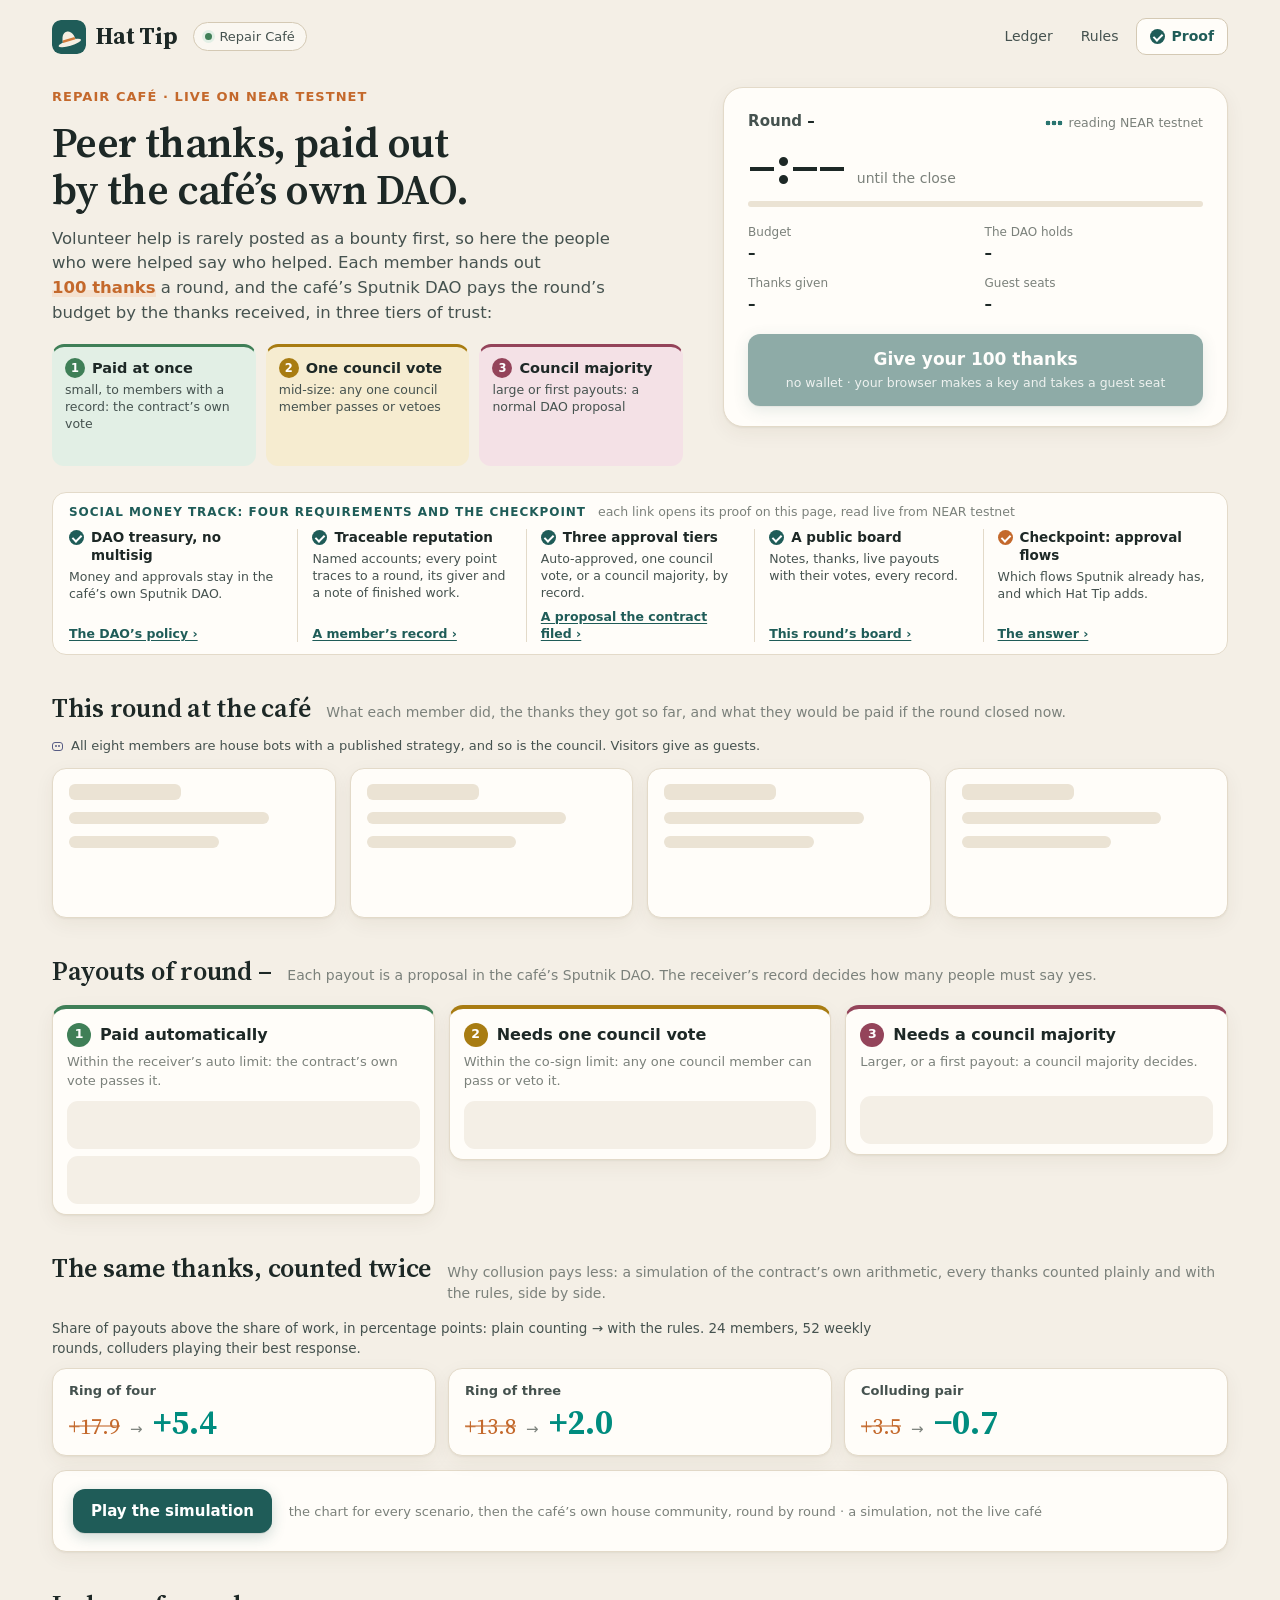
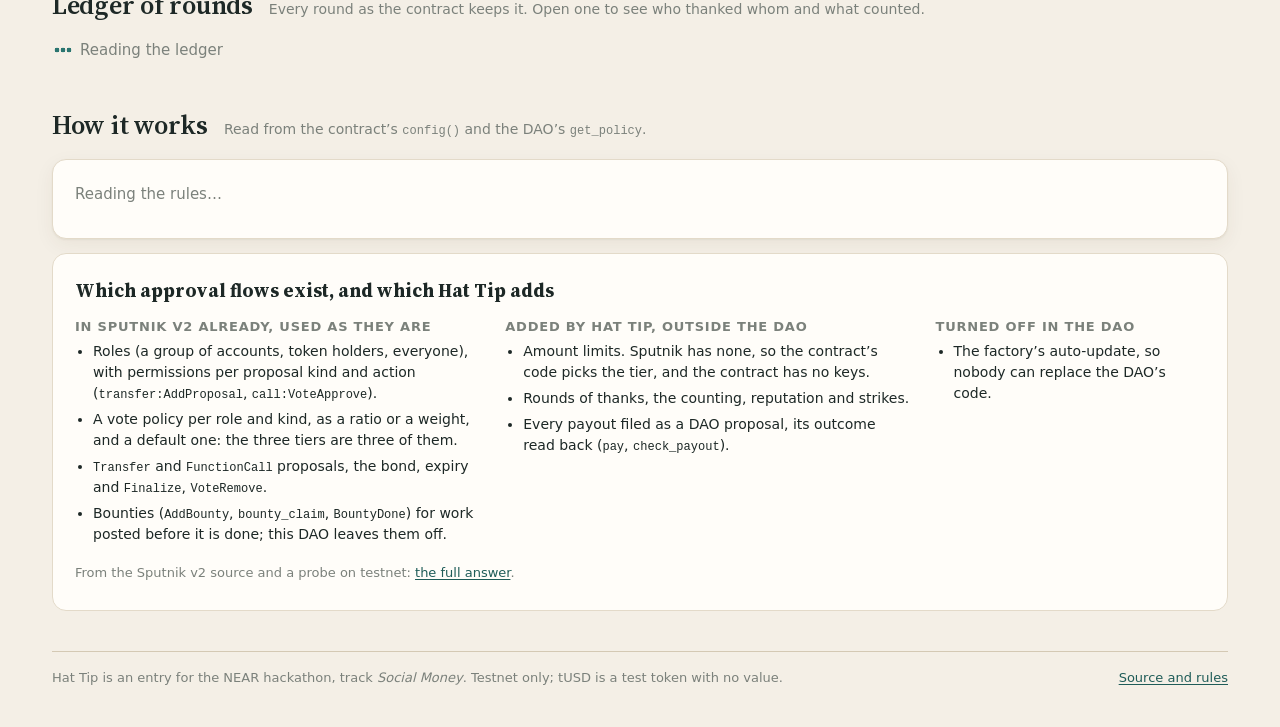
==== commit b9d16ea2: "Page: track requirements strip with live links, DAO policy drawer Each of the four requirements and " ====
--- a/web/index.html
+++ b/web/index.html
@@ -83,6 +83,20 @@
     </aside>
   </section>
 
+  <section class="reqs" id="reqs" aria-labelledby="reqs-title">
+    <div class="reqs-head">
+      <h2 class="reqs-title" id="reqs-title">Social Money track: four requirements and the checkpoint</h2>
+      <p class="reqs-sub">each link opens its proof on this page, read live from NEAR testnet</p>
+    </div>
+    <ol class="reqs-list">
+      <li class="req"><b class="req-name"><span class="ico-check" aria-hidden="true"></span>DAO treasury, no multisig</b><span class="req-how">Money and approvals stay in the café’s own Sputnik DAO.</span><a class="req-link" id="req-policy" href="#policy">The DAO’s policy ›</a></li>
+      <li class="req"><b class="req-name"><span class="ico-check" aria-hidden="true"></span>Traceable reputation</b><span class="req-how">Named accounts; every point traces to a round, its giver and a note of finished work.</span><a class="req-link" id="req-record" href="#board">A member’s record ›</a></li>
+      <li class="req"><b class="req-name"><span class="ico-check" aria-hidden="true"></span>Three approval tiers</b><span class="req-how">Auto-approved, one council vote, or a council majority, by record.</span><a class="req-link" id="req-proposal" href="#payouts">A proposal the contract filed ›</a></li>
+      <li class="req"><b class="req-name"><span class="ico-check" aria-hidden="true"></span>A public board</b><span class="req-how">Notes, thanks, live payouts with their votes, every record.</span><a class="req-link" href="#board">This round’s board ›</a></li>
+      <li class="req req-answer"><b class="req-name"><span class="ico-check" aria-hidden="true"></span>Checkpoint: approval flows</b><span class="req-how">Which flows Sputnik already has, and which Hat Tip adds.</span><a class="req-link" href="#flows">The answer ›</a></li>
+    </ol>
+  </section>
+
   <section class="story" id="story" aria-labelledby="story-title" hidden>
     <div class="story-inner">
       <div class="story-head">
@@ -93,7 +107,7 @@
     </div>
   </section>
 
-  <section class="board" aria-labelledby="board-title">
+  <section class="board" id="board" aria-labelledby="board-title">
     <div class="section-head">
       <h2 id="board-title">This round at the café</h2>
       <p class="sub" id="board-sub">What each member did, the thanks they got so far, and what they would be paid if the round closed now.</p>
@@ -171,6 +185,35 @@
       <p class="sub" id="rules-sub">Read from the contract’s <code>config()</code> and the DAO’s <code>get_policy</code>.</p>
     </div>
     <div class="rules-body" id="rules-body"><p class="muted">Reading the rules…</p></div>
+    <div class="flows" id="flows">
+      <h3 class="rules-h">Which approval flows exist, and which Hat Tip adds</h3>
+      <div class="flows-grid">
+        <div class="flow-col">
+          <h4>In Sputnik v2 already, used as they are</h4>
+          <ul>
+            <li>Roles (a group of accounts, token holders, everyone), with permissions per proposal kind and action (<code>transfer:AddProposal</code>, <code>call:VoteApprove</code>).</li>
+            <li>A vote policy per role and kind, as a ratio or a weight, and a default one: the three tiers are three of them.</li>
+            <li><code>Transfer</code> and <code>FunctionCall</code> proposals, the bond, expiry and <code>Finalize</code>, <code>VoteRemove</code>.</li>
+            <li>Bounties (<code>AddBounty</code>, <code>bounty_claim</code>, <code>BountyDone</code>) for work posted before it is done; this DAO leaves them off.</li>
+          </ul>
+        </div>
+        <div class="flow-col">
+          <h4>Added by Hat Tip, outside the DAO</h4>
+          <ul>
+            <li>Amount limits. Sputnik has none, so the contract’s code picks the tier, and the contract has no keys.</li>
+            <li>Rounds of thanks, the counting, reputation and strikes.</li>
+            <li>Every payout filed as a DAO proposal, its outcome read back (<code>pay</code>, <code>check_payout</code>).</li>
+          </ul>
+        </div>
+        <div class="flow-col">
+          <h4>Turned off in the DAO</h4>
+          <ul>
+            <li>The factory’s auto-update, so nobody can replace the DAO’s code.</li>
+          </ul>
+        </div>
+      </div>
+      <p class="muted fine">From the Sputnik v2 source and a probe on testnet: <a href="https://github.com/replaycourt/hat-tip#which-approval-flows-exist-and-which-we-add">the full answer</a>.</p>
+    </div>
   </section>
 
   <footer class="foot">
--- a/web/css/style.css
+++ b/web/css/style.css
@@ -1124,6 +1124,88 @@
   font-weight: 650;
 }
 
+/* ---- the track's requirements: one line each, with the link that proves it ---- */
+.reqs {
+  background: var(--card);
+  border: 1px solid var(--line);
+  border-radius: var(--r);
+  padding: 10px 16px 12px;
+}
+.reqs-head {
+  display: flex;
+  align-items: baseline;
+  flex-wrap: wrap;
+  gap: 2px 12px;
+  margin: 0 0 8px;
+}
+.reqs-title {
+  margin: 0;
+  font-size: 12px;
+  font-weight: 650;
+  letter-spacing: 0.08em;
+  text-transform: uppercase;
+  color: var(--teal);
+}
+.reqs-sub {
+  margin: 0;
+  font-size: 12.5px;
+  color: var(--muted);
+}
+.reqs-list {
+  list-style: none;
+  margin: 0;
+  padding: 0;
+  display: grid;
+  grid-template-columns: repeat(5, minmax(0, 1fr));
+}
+.req {
+  display: flex;
+  flex-direction: column;
+  gap: 3px;
+  padding: 0 14px;
+  border-left: 1px solid var(--line);
+  font-size: 12.5px;
+  line-height: 1.38;
+  color: var(--ink-2);
+}
+.req:first-child {
+  border-left: 0;
+  padding-left: 0;
+}
+.req:last-child {
+  padding-right: 0;
+}
+.req-name {
+  display: flex;
+  align-items: flex-start;
+  gap: 7px;
+  font-size: 13.5px;
+  line-height: 1.3;
+  color: var(--ink);
+}
+.req-name .ico-check {
+  flex: none;
+  margin-top: 1px;
+}
+.req-answer .ico-check {
+  background: var(--copper);
+}
+.req-link {
+  margin-top: auto;
+  padding-top: 3px;
+  font-weight: 600;
+  overflow-wrap: anywhere;
+}
+.reqs + .story {
+  margin-top: 12px;
+}
+#board,
+#payouts,
+#ledger,
+#rules {
+  scroll-margin-top: 12px;
+}
+
 /* ---- the close story: always under the hero, plays at every close ---- */
 .story {
   margin: 8px 0 0;
@@ -1926,6 +2008,34 @@
 }
 
 /* ---- rules ---- */
+.flows {
+  margin-top: 14px;
+  background: var(--card);
+  border: 1px solid var(--line);
+  border-radius: var(--r);
+  padding: 2px 22px 14px;
+  scroll-margin-top: 16px;
+}
+.flows-grid {
+  display: grid;
+  grid-template-columns: 1.2fr 1.2fr 0.8fr;
+  gap: 4px 26px;
+}
+.flow-col h4 {
+  margin: 4px 0 4px;
+  font-size: 13px;
+  text-transform: uppercase;
+  letter-spacing: 0.06em;
+  color: var(--muted);
+}
+.flow-col ul {
+  margin: 0;
+  padding-left: 18px;
+  font-size: 14px;
+}
+.flow-col li {
+  margin: 5px 0;
+}
 .rules-body {
   background: var(--card);
   border: 1px solid var(--line);
@@ -2315,6 +2425,42 @@
   border-radius: 10px;
   padding: 10px 12px;
 }
+.prop-by {
+  margin: 0 0 8px;
+}
+.pol-roles {
+  list-style: none;
+  margin: 0;
+  padding: 0;
+}
+.pol-role {
+  padding: 8px 0 10px;
+  border-bottom: 1px solid var(--line);
+}
+.pol-head {
+  margin: 0 0 4px;
+}
+.pol-name {
+  font-weight: 700;
+  font-size: 0.95em;
+  margin-right: 4px;
+}
+.pol-votes {
+  margin: 0 0 4px;
+  padding-left: 18px;
+}
+.pol-votes .pill {
+  margin-left: 4px;
+}
+.pol-perms {
+  margin: 0;
+  font-size: 12.5px;
+  color: var(--ink-2);
+  line-height: 1.6;
+}
+.pol-perms code {
+  overflow-wrap: anywhere;
+}
 .raw summary {
   cursor: pointer;
   color: var(--teal);
@@ -2523,6 +2669,21 @@
   .tier-rule {
     min-height: 0;
   }
+  .reqs-list {
+    grid-template-columns: repeat(2, minmax(0, 1fr));
+    gap: 10px 0;
+  }
+  .req,
+  .req:first-child {
+    border-left: 0;
+    padding: 0 14px 0 0;
+  }
+  .req-answer {
+    grid-column: 1 / -1;
+  }
+  .flows-grid {
+    grid-template-columns: 1fr;
+  }
 }
 @media (max-width: 640px) {
   body {
@@ -2598,6 +2759,42 @@
   .tile-rule {
     display: none;
   }
+  .reqs {
+    padding: 9px 12px 4px;
+  }
+  .reqs-head {
+    margin-bottom: 4px;
+  }
+  .reqs-list {
+    grid-template-columns: 1fr;
+    gap: 0;
+  }
+  .req,
+  .req:first-child {
+    padding: 7px 0 8px;
+    border-top: 1px solid var(--line);
+  }
+  .req:first-child {
+    border-top: 0;
+  }
+  .req-answer {
+    grid-column: auto;
+  }
+  /* on a phone: the name, then the line and its link run on as one paragraph */
+  .req {
+    display: block;
+  }
+  .req-name {
+    margin-bottom: 2px;
+  }
+  .req-link {
+    display: inline;
+    margin-left: 4px;
+    padding-top: 0;
+  }
+  .flows {
+    padding: 2px 14px 12px;
+  }
   .tile-last {
     margin: 0;
     padding: 0;
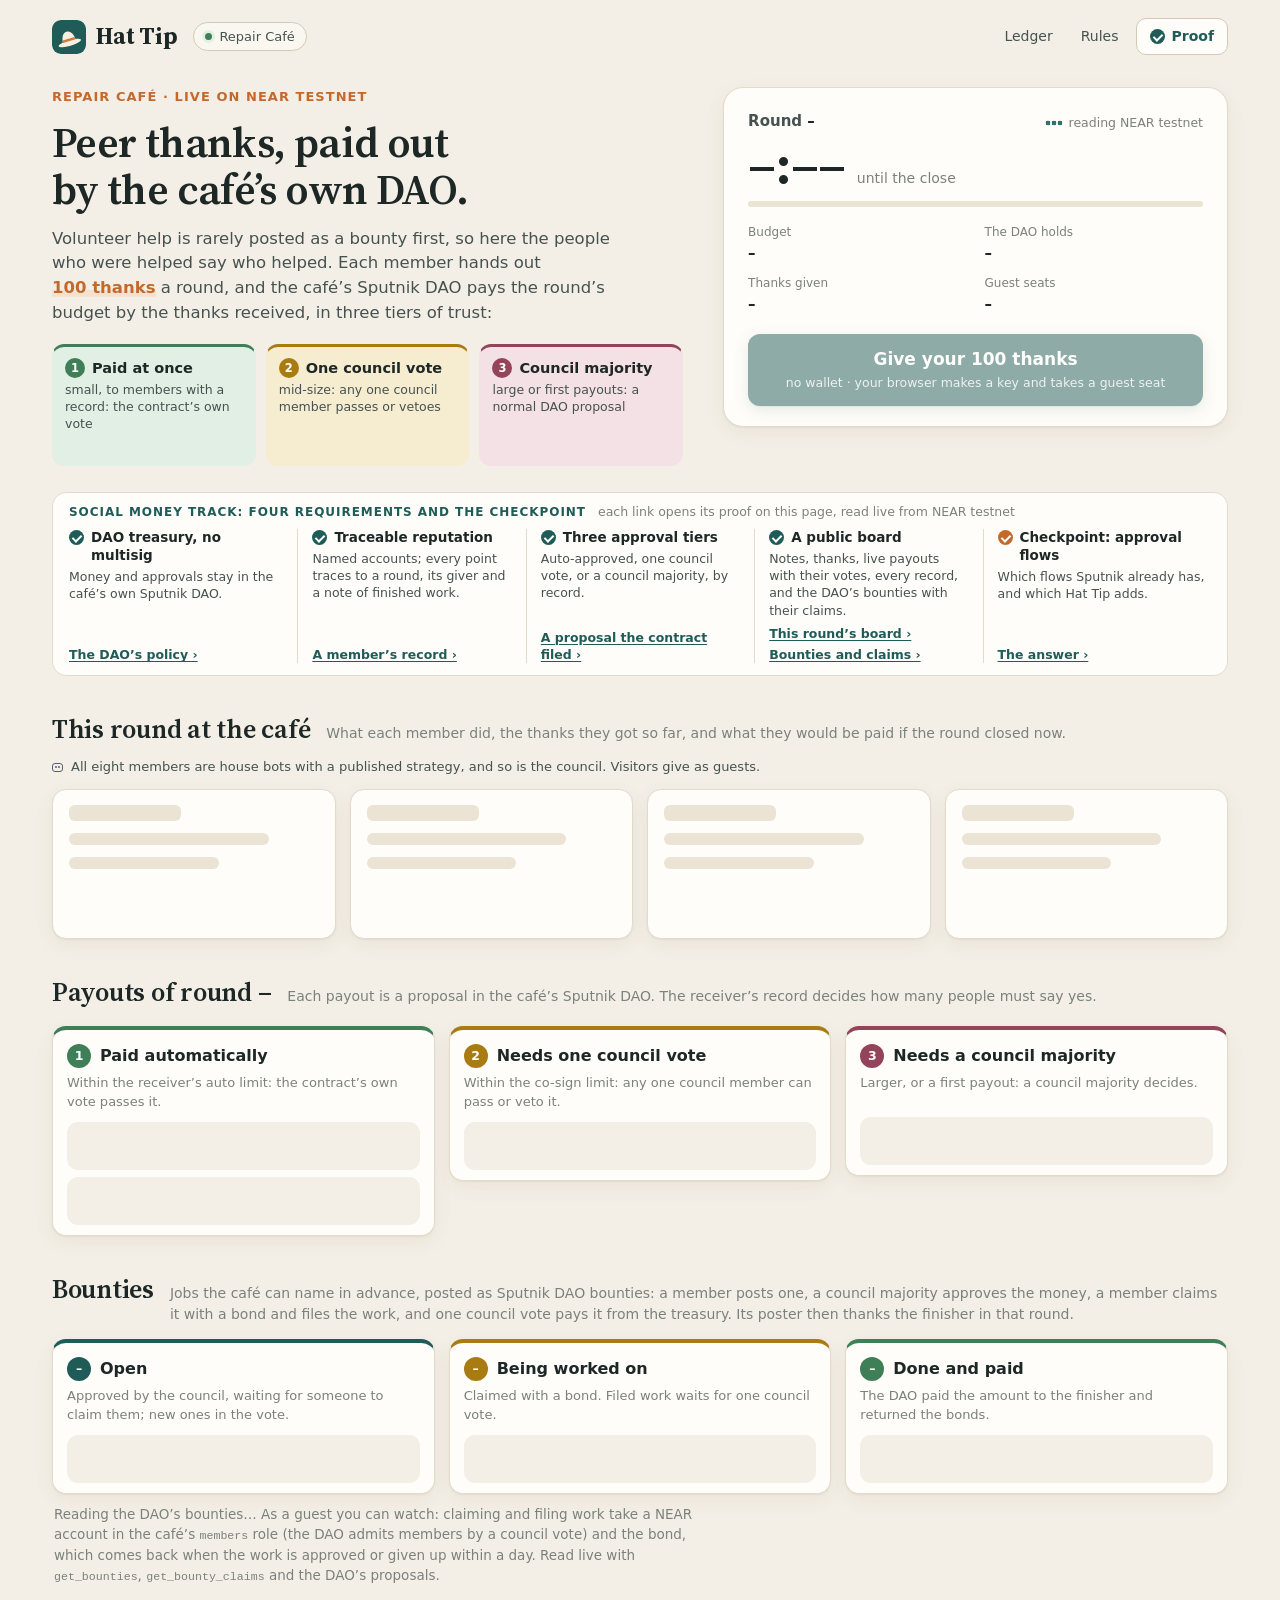
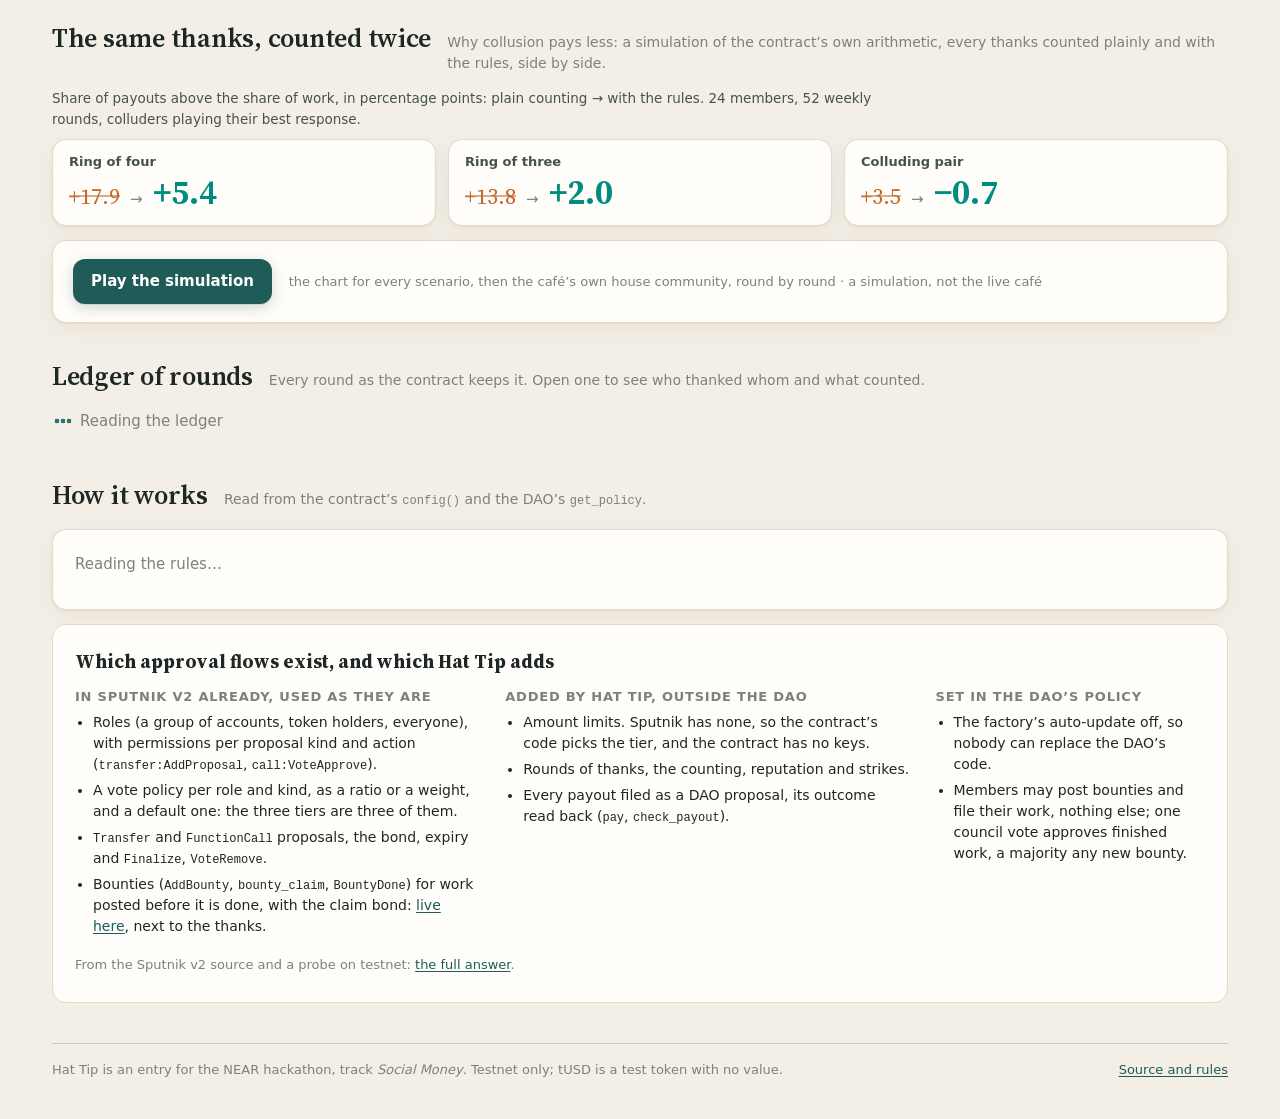
==== commit 9600ff13: "Page: bounty board read live from the DAO" ====
--- a/web/index.html
+++ b/web/index.html
@@ -92,7 +92,7 @@
       <li class="req"><b class="req-name"><span class="ico-check" aria-hidden="true"></span>DAO treasury, no multisig</b><span class="req-how">Money and approvals stay in the café’s own Sputnik DAO.</span><a class="req-link" id="req-policy" href="#policy">The DAO’s policy ›</a></li>
       <li class="req"><b class="req-name"><span class="ico-check" aria-hidden="true"></span>Traceable reputation</b><span class="req-how">Named accounts; every point traces to a round, its giver and a note of finished work.</span><a class="req-link" id="req-record" href="#board">A member’s record ›</a></li>
       <li class="req"><b class="req-name"><span class="ico-check" aria-hidden="true"></span>Three approval tiers</b><span class="req-how">Auto-approved, one council vote, or a council majority, by record.</span><a class="req-link" id="req-proposal" href="#payouts">A proposal the contract filed ›</a></li>
-      <li class="req"><b class="req-name"><span class="ico-check" aria-hidden="true"></span>A public board</b><span class="req-how">Notes, thanks, live payouts with their votes, every record.</span><a class="req-link" href="#board">This round’s board ›</a></li>
+      <li class="req"><b class="req-name"><span class="ico-check" aria-hidden="true"></span>A public board</b><span class="req-how">Notes, thanks, live payouts with their votes, every record, and the DAO’s bounties with their claims.</span><a class="req-link" href="#board">This round’s board ›</a><a class="req-link req-link-2" id="req-bounties" href="#bounties">Bounties and claims ›</a></li>
       <li class="req req-answer"><b class="req-name"><span class="ico-check" aria-hidden="true"></span>Checkpoint: approval flows</b><span class="req-how">Which flows Sputnik already has, and which Hat Tip adds.</span><a class="req-link" href="#flows">The answer ›</a></li>
     </ol>
   </section>
@@ -149,6 +149,31 @@
       </div>
     </div>
     <p class="carried" id="carried"></p>
+  </section>
+
+  <section class="bounties" id="bounties" aria-labelledby="bounties-title">
+    <div class="section-head">
+      <h2 id="bounties-title">Bounties</h2>
+      <p class="sub">Jobs the café can name in advance, posted as Sputnik DAO bounties: a member posts one, a council majority approves the money, a member claims it with a bond and files the work, and one council vote pays it from the treasury. Its poster then thanks the finisher in that round.</p>
+    </div>
+    <div class="tiers bounty-cols">
+      <div class="tier bcol bcol-open">
+        <h3><span class="tier-num" id="b-open-n">–</span>Open</h3>
+        <p class="tier-rule">Approved by the council, waiting for someone to claim them; new ones in the vote.</p>
+        <ol class="tier-list" id="b-open"><li class="skeleton-line" aria-hidden="true"></li></ol>
+      </div>
+      <div class="tier bcol bcol-work">
+        <h3><span class="tier-num" id="b-work-n">–</span>Being worked on</h3>
+        <p class="tier-rule">Claimed with a bond. Filed work waits for one council vote.</p>
+        <ol class="tier-list" id="b-work"><li class="skeleton-line" aria-hidden="true"></li></ol>
+      </div>
+      <div class="tier bcol bcol-done">
+        <h3><span class="tier-num" id="b-done-n">–</span>Done and paid</h3>
+        <p class="tier-rule">The DAO paid the amount to the finisher and returned the bonds.</p>
+        <ol class="tier-list" id="b-done"><li class="skeleton-line" aria-hidden="true"></li></ol>
+      </div>
+    </div>
+    <p class="carried b-foot"><span id="b-foot-state">Reading the DAO’s bounties…</span> As a guest you can watch: claiming and filing work take a NEAR account in the café’s <code>members</code> role (the DAO admits members by a council vote) and the bond, which comes back when the work is approved or given up within a day. Read live with <code>get_bounties</code>, <code>get_bounty_claims</code> and the DAO’s proposals.</p>
   </section>
 
   <section class="replay" id="replay" aria-labelledby="replay-title">
@@ -194,7 +219,7 @@
             <li>Roles (a group of accounts, token holders, everyone), with permissions per proposal kind and action (<code>transfer:AddProposal</code>, <code>call:VoteApprove</code>).</li>
             <li>A vote policy per role and kind, as a ratio or a weight, and a default one: the three tiers are three of them.</li>
             <li><code>Transfer</code> and <code>FunctionCall</code> proposals, the bond, expiry and <code>Finalize</code>, <code>VoteRemove</code>.</li>
-            <li>Bounties (<code>AddBounty</code>, <code>bounty_claim</code>, <code>BountyDone</code>) for work posted before it is done; this DAO leaves them off.</li>
+            <li>Bounties (<code>AddBounty</code>, <code>bounty_claim</code>, <code>BountyDone</code>) for work posted before it is done, with the claim bond: <a href="#bounties">live here</a>, next to the thanks.</li>
           </ul>
         </div>
         <div class="flow-col">
@@ -206,9 +231,10 @@
           </ul>
         </div>
         <div class="flow-col">
-          <h4>Turned off in the DAO</h4>
+          <h4>Set in the DAO’s policy</h4>
           <ul>
-            <li>The factory’s auto-update, so nobody can replace the DAO’s code.</li>
+            <li>The factory’s auto-update off, so nobody can replace the DAO’s code.</li>
+            <li>Members may post bounties and file their work, nothing else; one council vote approves finished work, a majority any new bounty.</li>
           </ul>
         </div>
       </div>
--- a/web/css/style.css
+++ b/web/css/style.css
@@ -1519,6 +1519,81 @@
 .p-prop:hover {
   border-color: var(--teal);
 }
+/* ---- bounties: open, being worked on, done and paid ---- */
+.bcol-open {
+  border-top-color: var(--teal);
+}
+.bcol-work {
+  border-top-color: var(--t2);
+}
+.bcol .tier-num {
+  width: auto;
+  min-width: 24px;
+  padding: 0 6px;
+  border-radius: 99px;
+}
+.bcol-open .tier-num {
+  background: var(--teal);
+}
+.bcol-work .tier-num {
+  background: var(--t2);
+}
+.bounty {
+  align-items: flex-start;
+}
+.bounty .p-prop {
+  margin-top: 2px;
+}
+.bounty .p-stage {
+  flex-wrap: nowrap;
+  align-items: flex-start;
+}
+.bounty .p-dot {
+  margin-top: 5px;
+}
+.b-title {
+  font-weight: 650;
+  min-width: 0;
+  overflow-wrap: anywhere;
+}
+.b-id {
+  font-family: var(--mono);
+  font-size: 12px;
+  font-weight: 500;
+  color: var(--muted);
+}
+.b-people {
+  margin-top: 2px;
+  font-size: 12.5px;
+  color: var(--ink-2);
+}
+.b-who {
+  font-size: inherit;
+}
+.bounty.open .p-dot {
+  background: var(--teal);
+  animation: none;
+}
+.bounty.proposed .p-dot,
+.bounty.expired .p-dot {
+  background: var(--muted);
+  animation: none;
+}
+.bounty.proposed {
+  border: 1px dashed var(--line-2);
+  background: transparent;
+}
+.bounty.done .p-dot {
+  background: var(--t1);
+  animation: none;
+}
+.b-foot {
+  max-width: 78ch;
+}
+.req-link-2 {
+  margin-top: 0;
+  padding-top: 1px;
+}
 .carried {
   margin: 10px 2px 0;
   color: var(--muted);
